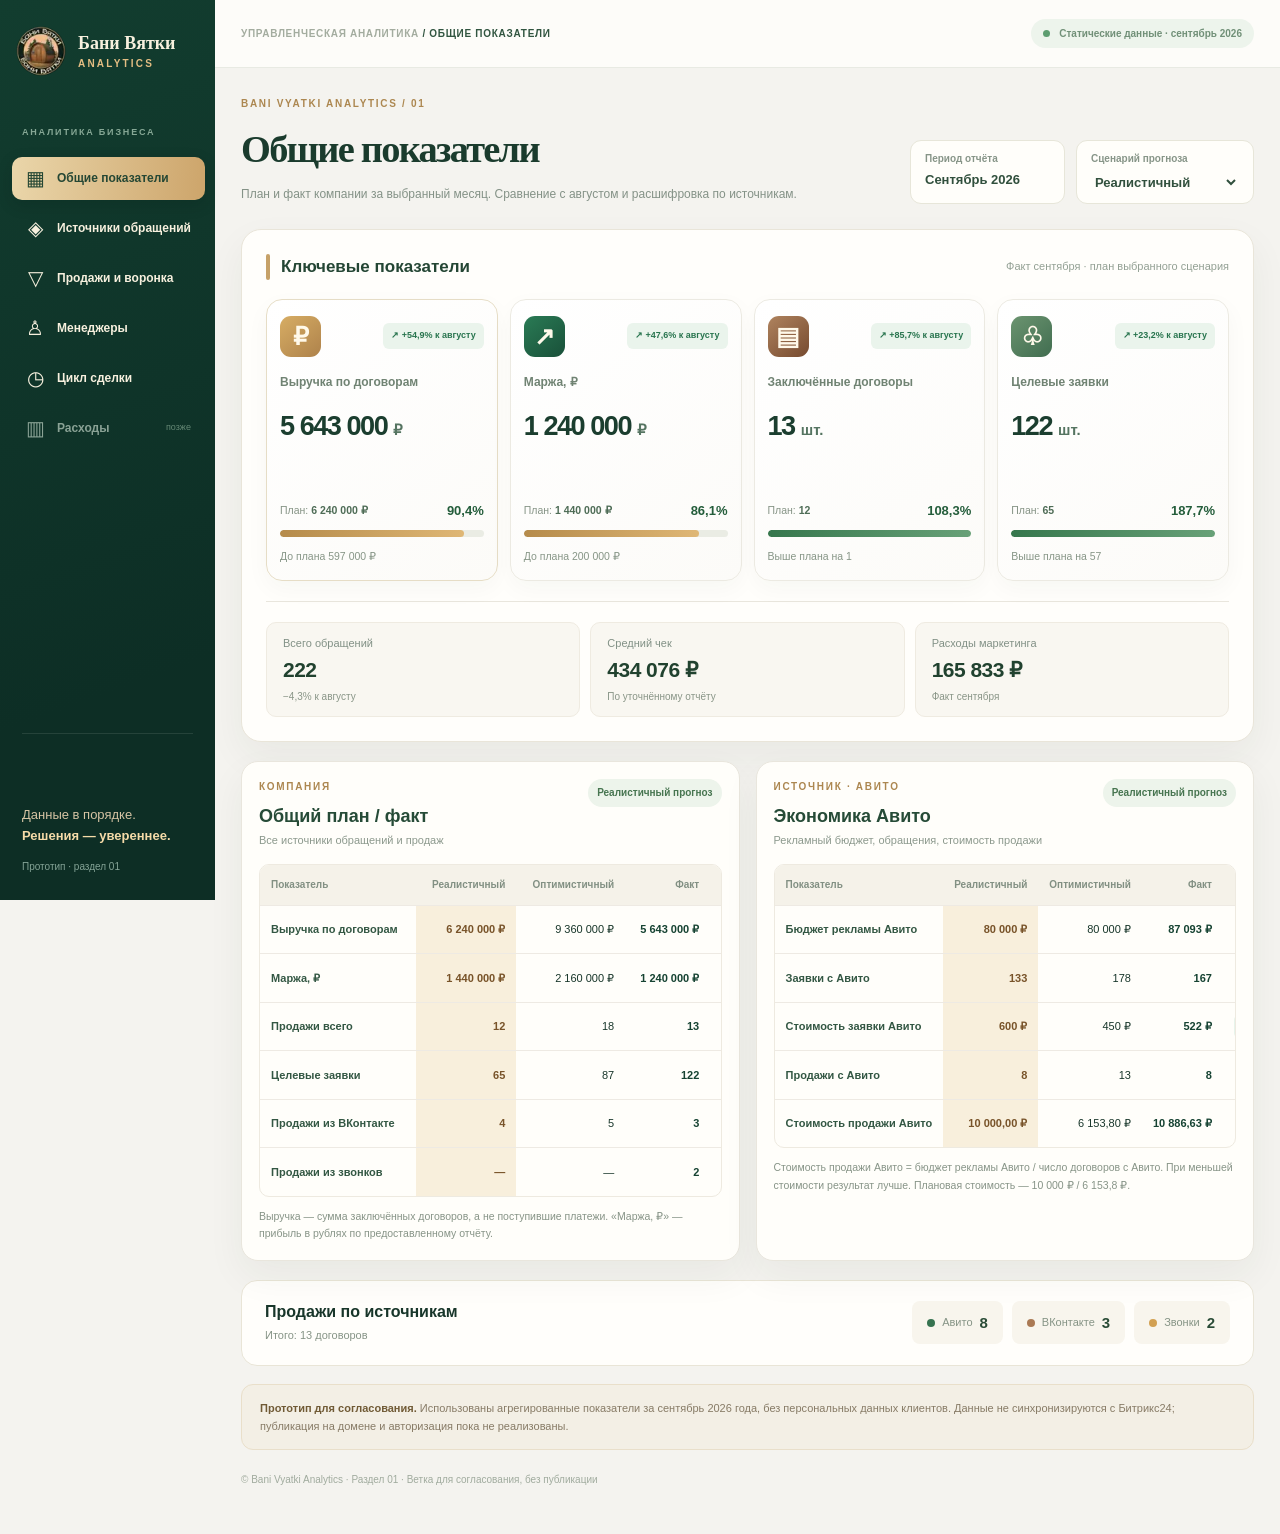
==== index.html @ 9353a008 "nav: add cycle analysis link from index.html" ====
<!doctype html>
<html lang="ru">
<head>
<meta charset="utf-8">
<meta name="viewport" content="width=device-width, initial-scale=1">
<meta name="robots" content="noindex,nofollow">
<meta name="theme-color" content="#103629">
<title>Общие показатели | Bani Vyatki Analytics</title>
<link rel="stylesheet" href="./styles.css">
<script src="./app.js" defer></script>
<link rel="icon" type="image/webp" href="./assets/logo-bani-vyatki.webp">
</head>
<body>
<div class="app-shell">
  <aside class="sidebar">
    <div class="brand">
      <span class="brand-mark"><img src="./assets/logo-bani-vyatki.webp" alt="Логотип Бани Вятки" width="52" height="52"></span>
      <span class="brand-text"><b>Бани Вятки</b><small>ANALYTICS</small></span>
    </div>
    <div class="sidebar-caption">АНАЛИТИКА БИЗНЕСА</div>
    <nav aria-label="Разделы дашборда">
      <a class="nav-link current" href="#overview"><span class="nav-icon">▦</span> Общие показатели</a>
      <a class="nav-link" href="./sources.html"><span class="nav-icon">◈</span> Источники обращений</a>
      <a class="nav-link" href="./sales.html"><span class="nav-icon">▽</span> Продажи и воронка</a>
      <a class="nav-link" href="./managers.html"><span class="nav-icon">♙</span> Менеджеры</a>
      <a class="nav-link" href="./cycle.html"><span class="nav-icon">◷</span> Цикл сделки</a>
      <span class="nav-link pending"><span class="nav-icon">▥</span> Расходы <i>позже</i></span>
    </nav>
    <div class="sidebar-bottom">Данные в порядке.<br><strong>Решения — увереннее.</strong><small>Прототип · раздел 01</small></div>
  </aside>
  <div class="workspace">
    <header class="topbar"><span>УПРАВЛЕНЧЕСКАЯ АНАЛИТИКА <b>/ ОБЩИЕ ПОКАЗАТЕЛИ</b></span><span class="demo-status"><span class="status-dot"></span> Статические данные · сентябрь 2026</span></header>
    <main id="overview">
      <section class="page-heading">
        <div><p class="eyebrow">BANI VYATKI ANALYTICS / 01</p><h1>Общие показатели</h1><p class="subtitle">План и факт компании за выбранный месяц. Сравнение с августом и расшифровка по источникам.</p></div>
        <div class="controls"><div class="month"><span>Период отчёта</span><b>Сентябрь 2026</b></div><label for="scenario">Сценарий прогноза<select id="scenario"><option value="realistic">Реалистичный</option><option value="optimistic">Оптимистичный</option></select></label></div>
      </section>
      <section class="card-section" aria-labelledby="mainKpiTitle">
        <div class="section-title"><div><span class="gold-line"></span><h2 id="mainKpiTitle">Ключевые показатели</h2></div><span class="section-hint">Факт сентября · план выбранного сценария</span></div>
        <div class="kpi-grid">
          <article class="kpi kpi-revenue">
            <div class="kpi-head"><span class="glyph gold">₽</span><span class="trend">↗ +54,9% к августу</span></div>
            <h3>Выручка по договорам</h3><div class="big-number">5 643 000 <small>₽</small></div>
            <div class="metric-meta"><span>План: <b data-plan="revenue"></b></span><strong data-pct="revenue"></strong></div>
            <div class="progress"><div class="progress-fill" data-progress="revenue"></div></div><p class="kpi-foot" data-delta="revenue"></p>
          </article>
          <article class="kpi">
            <div class="kpi-head"><span class="glyph green">↗</span><span class="trend">↗ +47,6% к августу</span></div>
            <h3>Маржа, ₽</h3><div class="big-number">1 240 000 <small>₽</small></div>
            <div class="metric-meta"><span>План: <b data-plan="margin"></b></span><strong data-pct="margin"></strong></div>
            <div class="progress"><div class="progress-fill" data-progress="margin"></div></div><p class="kpi-foot" data-delta="margin"></p>
          </article>
          <article class="kpi">
            <div class="kpi-head"><span class="glyph brown">▤</span><span class="trend">↗ +85,7% к августу</span></div>
            <h3>Заключённые договоры</h3><div class="big-number">13 <small>шт.</small></div>
            <div class="metric-meta"><span>План: <b data-plan="contracts"></b></span><strong data-pct="contracts"></strong></div>
            <div class="progress"><div class="progress-fill" data-progress="contracts"></div></div><p class="kpi-foot" data-delta="contracts"></p>
          </article>
          <article class="kpi">
            <div class="kpi-head"><span class="glyph olive">♧</span><span class="trend">↗ +23,2% к августу</span></div>
            <h3>Целевые заявки</h3><div class="big-number">122 <small>шт.</small></div>
            <div class="metric-meta"><span>План: <b data-plan="qualified"></b></span><strong data-pct="qualified"></strong></div>
            <div class="progress"><div class="progress-fill" data-progress="qualified"></div></div><p class="kpi-foot" data-delta="qualified"></p>
          </article>
        </div>
        <div class="minikpis" aria-label="Дополнительные метрики">
          <div class="mini"><span>Всего обращений</span><b>222</b><small>−4,3% к августу</small></div>
          <div class="mini"><span>Средний чек</span><b>434 076 ₽</b><small>По уточнённому отчёту</small></div>
          <div class="mini"><span>Расходы маркетинга</span><b>165 833 ₽</b><small>Факт сентября</small></div>
        </div>
      </section>
      <section class="detail-grid">
        <article class="detail-panel">
          <div class="panel-top"><div><p class="eyebrow">КОМПАНИЯ</p><h2>Общий план / факт</h2><p>Все источники обращений и продаж</p></div><span class="scenario-pill" data-scenario-label></span></div>
          <div class="table-scroll"><table><thead><tr><th scope="col">Показатель</th><th scope="col">Реалистичный</th><th scope="col">Оптимистичный</th><th scope="col">Факт</th><th scope="col">Выполнение</th></tr></thead><tbody id="company-table"></tbody></table></div>
          <p class="panel-note">Выручка — сумма заключённых договоров, а не поступившие платежи. «Маржа, ₽» — прибыль в рублях по предоставленному отчёту.</p>
        </article>
        <article class="detail-panel">
          <div class="panel-top"><div><p class="eyebrow">ИСТОЧНИК · АВИТО</p><h2>Экономика Авито</h2><p>Рекламный бюджет, обращения, стоимость продажи</p></div><span class="scenario-pill" data-scenario-label></span></div>
          <div class="table-scroll"><table><thead><tr><th scope="col">Показатель</th><th scope="col">Реалистичный</th><th scope="col">Оптимистичный</th><th scope="col">Факт</th><th scope="col">Выполнение</th></tr></thead><tbody id="avito-table"></tbody></table></div>
          <p class="panel-note">Стоимость продажи Авито = бюджет рекламы Авито / число договоров с Авито. При меньшей стоимости результат лучше. Плановая стоимость — 10 000 ₽ / 6 153,8 ₽.</p>
        </article>
      </section>
      <section class="source-summary">
        <div><h2>Продажи по источникам</h2><span>Итого: 13 договоров</span></div>
        <div class="source-pills"><span><i class="dot green-dot"></i> Авито <strong>8</strong></span><span><i class="dot brown-dot"></i> ВКонтакте <strong>3</strong></span><span><i class="dot gold-dot"></i> Звонки <strong>2</strong></span></div>
      </section>
      <div class="disclaimer"><strong>Прототип для согласования.</strong> Использованы агрегированные показатели за сентябрь 2026 года, без персональных данных клиентов. Данные не синхронизируются с Битрикс24; публикация на домене и авторизация пока не реализованы.</div>
      <footer>© Bani Vyatki Analytics · Раздел 01 · Ветка для согласования, без публикации</footer>
    </main>
  </div>
</div>
</body>
</html>
---- styles.css ----
:root{--forest:#0f352a;--forest2:#174b39;--gold:#d0ac72;--gold2:#ecd2a6;--cream:#f6f3ed;--panel:#fffefb;--ink:#18362a;--muted:#7f8e84;--border:#e9e6dd;--green:#26704b;--shadow:0 15px 38px rgba(30,57,40,.055)}
*{box-sizing:border-box}html{scroll-behavior:smooth}body{margin:0;color:var(--ink);background:#f4f3ef;font:14px/1.55 Inter,"Segoe UI",Arial,sans-serif}a{color:inherit;text-decoration:none}h1,h2,h3,p{margin-top:0}button,select{font:inherit}select{cursor:pointer}:focus-visible{outline:3px solid #d6a958;outline-offset:3px}
.app-shell{min-height:100vh;display:grid;grid-template-columns:240px minmax(0,1fr)}.sidebar{background:linear-gradient(160deg,#123d2f,#0d2e25 75%);color:#f7f0de;padding:28px 17px 25px;display:flex;flex-direction:column;min-height:100vh;position:sticky;top:0;height:100vh}
.brand{display:flex;align-items:center;gap:10px;padding:0 2px}.brand-mark{width:54px;display:inline-grid;place-items:center;flex:none}.brand-text{display:grid;line-height:1.25}.brand-text b{font-family:Georgia,serif;font-size:20px;font-weight:700;white-space:nowrap}.brand-text small{color:#e4be83;font-size:10px;font-weight:800;letter-spacing:.22em;margin-top:4px}.sidebar-caption{font-size:9px;color:#87a896;letter-spacing:.2em;margin:49px 10px 17px;font-weight:800}.sidebar nav{display:grid;gap:7px}.nav-link{display:flex;align-items:center;gap:13px;border-radius:10px;min-height:43px;padding:0 14px;font-weight:650;font-size:12px;white-space:nowrap}.nav-link.current{background:linear-gradient(95deg,#ead6aa,#cda56b);color:#254734;box-shadow:0 5px 15px #051d1730}.nav-link.pending{color:#a9beb1;opacity:.8}.nav-link i{font-size:9px;font-weight:500;margin-left:auto;color:#7b9e89;font-style:normal}.nav-icon{font-size:20px;font-weight:500;display:inline-flex;width:18px;justify-content:center}.sidebar-bottom{margin:auto 10px 0;padding-top:70px;border-top:1px solid #ffffff19;color:#d6c4a4;font-size:13px;line-height:1.65}.sidebar-bottom strong{color:#f5dba8}.sidebar-bottom small{display:block;color:#84a396;margin-top:12px;font-size:10px}
.workspace{min-width:0}.topbar{height:68px;display:flex;align-items:center;justify-content:space-between;gap:20px;padding:0 36px;border-bottom:1px solid #e8eae3;background:#fdfcf9;color:#a3ac9f;font-size:10px;letter-spacing:.07em;font-weight:750}.topbar b{color:#315540}.demo-status{letter-spacing:0;font-weight:650;color:#719078;border-radius:20px;background:#edf4ec;padding:7px 12px;white-space:nowrap}.status-dot{display:inline-block;width:7px;height:7px;border-radius:50%;background:#5d9d70;margin-right:6px}
main{max-width:1650px;margin:auto;padding:34px 36px 24px}.page-heading{display:flex;align-items:end;justify-content:space-between;gap:20px;margin-bottom:25px}.eyebrow{font-size:10px;letter-spacing:.17em;font-weight:850;color:#ac8750;margin:0 0 8px}.page-heading h1{font-family:Georgia,serif;font-size:clamp(32px,3vw,43px);letter-spacing:-.045em;margin:0 0 6px;font-weight:700;color:#1a3b2d}.subtitle{color:#849287;margin:0;max-width:700px;font-size:12px}.controls{display:flex;gap:11px;align-items:end}.month,.controls label{border:1px solid #e7e6d9;background:#fffefa;border-radius:11px;padding:10px 14px;min-height:64px;display:grid;gap:2px;min-width:155px;white-space:nowrap}.month>span,.controls label{font-size:10px;color:#879588;font-weight:600}.month b{font-size:13px;color:#31503d}.controls label select{margin-top:1px;border:0;background:transparent;color:#31503d;font-size:13px;font-weight:800;padding:0 21px 0 0;outline-offset:7px;min-width:135px}
.card-section{background:var(--panel);border:1px solid #e9e5d9;box-shadow:var(--shadow);border-radius:20px;padding:24px}.section-title{display:flex;justify-content:space-between;gap:16px;align-items:center;margin-bottom:19px}.section-title>div{display:flex;align-items:center;gap:11px}.gold-line{display:block;width:4px;height:26px;border-radius:4px;background:#c6a168}.section-title h2{font-size:17px;margin:0;color:#244634}.section-hint{color:#93a094;font-size:11px}
.kpi-grid{display:grid;grid-template-columns:repeat(4,minmax(0,1fr));gap:12px}.kpi{min-width:0;position:relative;min-height:282px;border:1px solid #eceae2;background:linear-gradient(145deg,#fff,#fcfbf8);border-radius:16px;padding:20px 18px;box-shadow:0 8px 24px rgba(34,53,35,.035);display:flex;flex-direction:column}.kpi-revenue{border-color:#e6ddc6}.kpi-head{display:flex;align-items:center;justify-content:space-between;gap:7px;margin-bottom:18px}.glyph{display:grid;place-items:center;border-radius:11px;color:#fff9ea;font-size:25px;font-weight:800;width:41px;height:41px;flex:none}.glyph.gold{background:linear-gradient(140deg,#d7ad64,#ae824b)}.glyph.green{background:linear-gradient(140deg,#2a7b55,#195039)}.glyph.brown{background:linear-gradient(140deg,#af835e,#764a2f)}.glyph.olive{background:linear-gradient(140deg,#6b9470,#416d50)}.trend{color:#29754f;background:#eaf4ec;font-size:10px;font-weight:800;padding:6px 8px;border-radius:6px;white-space:nowrap}
.kpi h3{font-size:12px;color:#708373;font-weight:800;line-height:1.3;min-height:30px;margin:0 0 4px}.big-number{font-size:clamp(25px,2.2vw,36px);font-weight:850;letter-spacing:-.055em;line-height:1.24;color:#1b3e2f;font-variant-numeric:tabular-nums;white-space:nowrap}.big-number small{font-size:.55em;letter-spacing:0;color:#557461}.metric-meta{display:flex;justify-content:space-between;gap:4px;margin-top:auto;align-items:center;font-size:10.5px;color:#869486;padding-top:28px}.metric-meta b{color:#4e6c56}.metric-meta strong{color:#245d3b;font-size:13px}.progress{height:7px;background:#eaece4;overflow:hidden;border-radius:50px;margin-top:9px}.progress-fill{height:100%;width:0;background:linear-gradient(90deg,#36774d,#68a178);border-radius:50px;transition:width .25s ease}.progress-fill.below{background:linear-gradient(90deg,#b58b4b,#dfb775)}.kpi-foot{font-size:10.5px;color:#879687;margin:11px 0 0;min-height:16px}.minikpis{border-top:1px solid var(--border);margin-top:20px;padding-top:20px;display:grid;grid-template-columns:repeat(3,minmax(0,1fr));gap:10px}.mini{border-radius:10px;background:#f9f7f1;border:1px solid #efebe1;padding:12px 16px;display:grid;gap:2px}.mini span{font-size:11px;color:#829186}.mini b{font-size:21px;color:#21422f;letter-spacing:-.025em}.mini small{font-size:10px;color:#899587}
.detail-grid{display:grid;grid-template-columns:repeat(2,minmax(0,1fr));gap:16px;margin-top:19px}.detail-panel{min-width:0;border:1px solid #e9e6dd;border-radius:17px;background:#fffefa;padding:23px;box-shadow:var(--shadow)}.panel-top{display:flex;align-items:start;justify-content:space-between;gap:9px;margin-bottom:15px}.panel-top h2{font-size:18px;margin:0 0 2px;color:#264b37}.panel-top p:last-child{font-size:11px;color:#8c998d;margin:0}.scenario-pill{color:#477550;font-size:10px;white-space:nowrap;border-radius:99px;background:#edf4eb;padding:6px 9px;font-weight:800}.table-scroll{overflow:auto;border:1px solid #eeeae0;border-radius:10px}table{border-collapse:collapse;width:100%;min-width:540px;font-size:11px}th,td{padding:12px 11px;border-bottom:1px solid #eeeae3;white-space:nowrap;text-align:right;font-variant-numeric:tabular-nums}thead th{background:#f5f2e9;color:#829083;font-size:10px;font-weight:800}tbody th{text-align:left;color:#335743;font-weight:700}thead th:first-child{text-align:left}tbody tr:last-child th,tbody tr:last-child td{border-bottom:0}tbody tr:hover{background:#fdf9ee}.cell-highlight{background:#f8efdc;color:#785329;font-weight:850}.cell-actual{font-weight:850;color:#164332}.result{display:inline-block;padding:4px 6px;border-radius:5px;font-weight:750;font-size:10px}.result.good{color:#236b45;background:#e7f4eb}.result.bad{color:#ae6742;background:#fcf0e5}.result.neutral{color:#697870;background:#f2f3ef}.panel-note{font-size:10.5px;color:#879487;line-height:1.65;margin:11px 0 0}.source-summary{margin-top:19px;padding:19px 23px;border-radius:16px;display:flex;align-items:center;justify-content:space-between;gap:20px;border:1px solid #e9e5d7;background:#fffefb}.source-summary h2{font-size:16px;margin:0}.source-summary span{font-size:11px;color:#869486}.source-pills{display:flex;gap:9px;flex-wrap:wrap}.source-pills>span{background:#f8f5ed;border-radius:8px;padding:10px 15px;display:flex;align-items:center;gap:7px}.source-pills strong{color:#294b36;font-size:15px}.dot{width:8px;height:8px;border-radius:50%;display:inline-block}.green-dot{background:#367350}.brown-dot{background:#aa7954}.gold-dot{background:#d2a052}.disclaimer{background:#f3efe5;border:1px solid #e9dfca;border-radius:12px;padding:14px 18px;color:#877b66;font-size:11px;line-height:1.65;margin-top:18px}.disclaimer strong{color:#705a35}footer{color:#a0ab9e;font-size:10px;margin:22px 0}
@media(max-width:1460px){.app-shell{grid-template-columns:215px minmax(0,1fr)}.sidebar{padding:25px 12px}.brand-text b{font-size:18px}.kpi{padding:16px 13px}.big-number{font-size:clamp(23px,2.12vw,31px)}main{padding:28px 26px 24px}.topbar{padding:0 26px}.trend{font-size:9px}.detail-panel{padding:17px}}
@media(max-width:1140px){.app-shell{grid-template-columns:70px minmax(0,1fr)}.sidebar{padding:24px 8px}.brand-mark{width:52px}.brand-text,.sidebar-caption,.nav-link i,.sidebar-bottom{display:none}.nav-link{font-size:0;justify-content:center;padding:0}.nav-icon{font-size:22px}.kpi-grid{grid-template-columns:repeat(2,minmax(0,1fr))}.kpi{min-height:247px}.big-number{font-size:34px}.detail-grid{grid-template-columns:1fr}}
@media(max-width:720px){.app-shell{display:block}.sidebar{position:static;height:auto;min-height:0;padding:8px 15px}.brand-text{display:grid}.brand-text b{font-size:17px}.sidebar nav,.sidebar-caption,.sidebar-bottom{display:none}.brand-mark,.brand-mark svg{width:43px;height:43px}.topbar{height:43px;padding:0 14px}.topbar>span:first-child{font-size:8px}.demo-status{font-size:9px;padding:4px 8px}main{padding:20px 12px}.page-heading{flex-direction:column;align-items:start}.page-heading h1{font-size:34px}.controls{width:100%;flex-wrap:wrap}.month,.controls label{flex:1;min-width:130px}.card-section{padding:15px;border-radius:15px}.section-hint{display:none}.kpi-grid{gap:9px}.kpi{min-height:250px;padding:12px 10px}.kpi h3{font-size:10px;min-height:32px}.kpi-head{gap:4px}.glyph{width:33px;height:33px;font-size:19px}.trend{font-size:8px;padding:4px}.big-number{font-size:clamp(18px,5vw,29px)}.metric-meta{font-size:9px}.minikpis{grid-template-columns:1fr}.mini{padding:10px 12px}.detail-panel{padding:14px}.source-summary{align-items:start;flex-direction:column;padding:15px}.panel-top{flex-direction:column}.source-pills>span{padding:8px 10px}}
@media(max-width:390px){.kpi-grid{grid-template-columns:1fr}.kpi{min-height:230px}.big-number{font-size:34px}.trend{font-size:10px}}
@media(prefers-reduced-motion:reduce){*{scroll-behavior:auto!important;transition:none!important}}
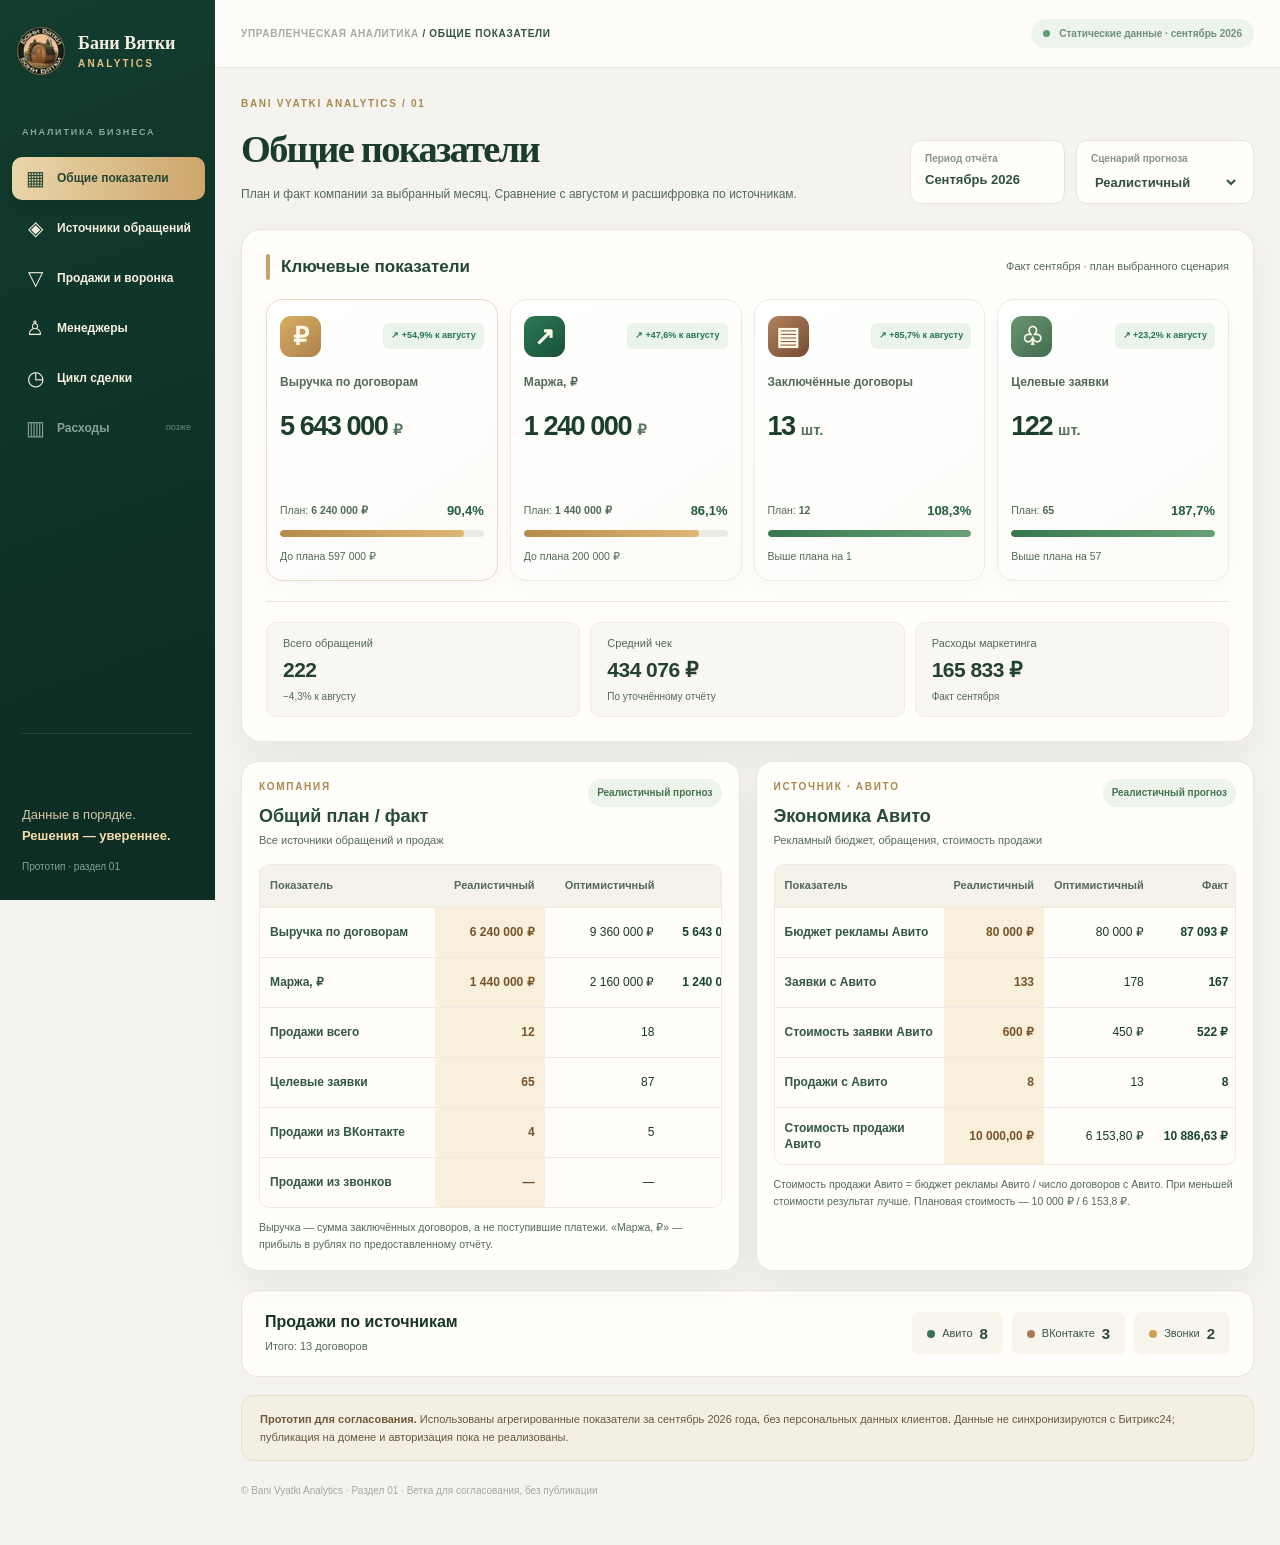
==== commit d79ace3c: "feat(overview): add accessible plan tables and mobile card containers" ====
--- a/index.html
+++ b/index.html
@@ -6,9 +6,13 @@
 <meta name="robots" content="noindex,nofollow">
 <meta name="theme-color" content="#103629">
 <title>Общие показатели | Bani Vyatki Analytics</title>
+<link rel="stylesheet" href="./design-system.css">
 <link rel="stylesheet" href="./styles.css">
+<link rel="stylesheet" href="./navigation.css">
+<link rel="stylesheet" href="./overview.css">
 <script src="./app.js" defer></script>
 <link rel="icon" type="image/webp" href="./assets/logo-bani-vyatki.webp">
+<script src="./navigation.js" defer></script>
 </head>
 <body>
 <div class="app-shell">
@@ -16,15 +20,20 @@
     <div class="brand">
       <span class="brand-mark"><img src="./assets/logo-bani-vyatki.webp" alt="Логотип Бани Вятки" width="52" height="52"></span>
       <span class="brand-text"><b>Бани Вятки</b><small>ANALYTICS</small></span>
+    
+      <button class="bv-menu-toggle" type="button" aria-controls="bv-primary-nav" aria-expanded="false" aria-label="Открыть меню разделов">
+        <span class="bv-menu-bars" aria-hidden="true"><span></span><span></span><span></span></span>
+        <span class="bv-menu-toggle-text" aria-hidden="true">Меню</span>
+      </button>
     </div>
     <div class="sidebar-caption">АНАЛИТИКА БИЗНЕСА</div>
-    <nav aria-label="Разделы дашборда">
-      <a class="nav-link current" href="#overview"><span class="nav-icon">▦</span> Общие показатели</a>
-      <a class="nav-link" href="./sources.html"><span class="nav-icon">◈</span> Источники обращений</a>
-      <a class="nav-link" href="./sales.html"><span class="nav-icon">▽</span> Продажи и воронка</a>
-      <a class="nav-link" href="./managers.html"><span class="nav-icon">♙</span> Менеджеры</a>
-      <a class="nav-link" href="./cycle.html"><span class="nav-icon">◷</span> Цикл сделки</a>
-      <span class="nav-link pending"><span class="nav-icon">▥</span> Расходы <i>позже</i></span>
+    <nav id="bv-primary-nav" aria-label="Разделы дашборда">
+      <a class="nav-link current" href="#overview" aria-current="page" aria-label="Общие показатели" data-bv-label="Общие показатели"><span class="nav-icon" aria-hidden="true">▦</span><span class="bv-nav-label">Общие показатели</span></a>
+      <a class="nav-link" href="./sources.html" aria-label="Источники обращений" data-bv-label="Источники обращений"><span class="nav-icon" aria-hidden="true">◈</span><span class="bv-nav-label">Источники обращений</span></a>
+      <a class="nav-link" href="./sales.html" aria-label="Продажи и воронка" data-bv-label="Продажи и воронка"><span class="nav-icon" aria-hidden="true">▽</span><span class="bv-nav-label">Продажи и воронка</span></a>
+      <a class="nav-link" href="./managers.html" aria-label="Менеджеры" data-bv-label="Менеджеры"><span class="nav-icon" aria-hidden="true">♙</span><span class="bv-nav-label">Менеджеры</span></a>
+      <a class="nav-link" href="./cycle.html" aria-label="Цикл сделки" data-bv-label="Цикл сделки"><span class="nav-icon" aria-hidden="true">◷</span><span class="bv-nav-label">Цикл сделки</span></a>
+      <span class="nav-link pending" data-bv-label="Расходы · позже" aria-label="Раздел «Расходы» пока не готов"><span class="nav-icon" aria-hidden="true">▥</span><span class="bv-nav-label">Расходы</span> <i>позже</i></span>
     </nav>
     <div class="sidebar-bottom">Данные в порядке.<br><strong>Решения — увереннее.</strong><small>Прототип · раздел 01</small></div>
   </aside>
@@ -72,12 +81,16 @@
       <section class="detail-grid">
         <article class="detail-panel">
           <div class="panel-top"><div><p class="eyebrow">КОМПАНИЯ</p><h2>Общий план / факт</h2><p>Все источники обращений и продаж</p></div><span class="scenario-pill" data-scenario-label></span></div>
-          <div class="table-scroll"><table><thead><tr><th scope="col">Показатель</th><th scope="col">Реалистичный</th><th scope="col">Оптимистичный</th><th scope="col">Факт</th><th scope="col">Выполнение</th></tr></thead><tbody id="company-table"></tbody></table></div>
+          <div class="table-scroll" role="region" aria-label="Таблица общего плана и факта компании" tabindex="0"><table><thead><tr><th scope="col">Показатель</th><th scope="col">Реалистичный</th><th scope="col">Оптимистичный</th><th scope="col">Факт</th><th scope="col">Выполнение</th></tr></thead><tbody id="company-table"></tbody></table></div>
+          <p class="table-scroll-hint" aria-hidden="true">Горизонтальная прокрутка таблицы для просмотра всех столбцов</p>
+          <div class="plan-card-list" id="company-cards" aria-label="Таблица общего плана и факта компании — мобильная версия"></div>
           <p class="panel-note">Выручка — сумма заключённых договоров, а не поступившие платежи. «Маржа, ₽» — прибыль в рублях по предоставленному отчёту.</p>
         </article>
         <article class="detail-panel">
           <div class="panel-top"><div><p class="eyebrow">ИСТОЧНИК · АВИТО</p><h2>Экономика Авито</h2><p>Рекламный бюджет, обращения, стоимость продажи</p></div><span class="scenario-pill" data-scenario-label></span></div>
-          <div class="table-scroll"><table><thead><tr><th scope="col">Показатель</th><th scope="col">Реалистичный</th><th scope="col">Оптимистичный</th><th scope="col">Факт</th><th scope="col">Выполнение</th></tr></thead><tbody id="avito-table"></tbody></table></div>
+          <div class="table-scroll" role="region" aria-label="Таблица плана и факта Авито" tabindex="0"><table><thead><tr><th scope="col">Показатель</th><th scope="col">Реалистичный</th><th scope="col">Оптимистичный</th><th scope="col">Факт</th><th scope="col">Выполнение</th></tr></thead><tbody id="avito-table"></tbody></table></div>
+          <p class="table-scroll-hint" aria-hidden="true">Горизонтальная прокрутка таблицы для просмотра всех столбцов</p>
+          <div class="plan-card-list" id="avito-cards" aria-label="Таблица плана и факта Авито — мобильная версия"></div>
           <p class="panel-note">Стоимость продажи Авито = бюджет рекламы Авито / число договоров с Авито. При меньшей стоимости результат лучше. Плановая стоимость — 10 000 ₽ / 6 153,8 ₽.</p>
         </article>
       </section>
--- a/design-system.css
+++ b/design-system.css
@@ -0,0 +1,130 @@
+/*
+ * Bani Vyatki Analytics · Design System v0.1 · Iteration 01
+ *
+ * Basis: NeuroLab Web R01 (composition), R02 (design tokens),
+ * R03 (action semantics), R12 (focus and motion); Q4-05–Q4-12.
+ *
+ * This layer is loaded BEFORE styles.css and any page-specific stylesheet.
+ * It introduces a single semantic token source, not a new visual theme.
+ * Existing desktop appearance is intentionally preserved by legacy aliases.
+ *
+ * Breakpoint contract (CSS custom properties cannot be used in @media):
+ *   Wide            : > 1460px
+ *   Compact desktop : 1141–1460px
+ *   Tablet / rail   : 721–1140px
+ *   Mobile shell    : <= 720px
+ *   Narrow mobile   : <= 390px
+ *
+ * Individual complex charts/tables retain their current content-specific
+ * breakpoints until iterations 03–07. The mobile navigation is iteration 02.
+ */
+:root {
+  color-scheme: light;
+
+  /* Semantic brand and surfaces (do not use decorative gold as body text). */
+  --bv-color-forest: #0f352a;
+  --bv-color-forest-light: #174b39;
+  --bv-color-forest-sidebar-top: #123d2f;
+  --bv-color-forest-sidebar-bottom: #0d2e25;
+  --bv-color-sidebar-ink: #f7f0de;
+  --bv-color-page: #f4f3ef;
+  --bv-color-surface: #fffefb;
+  --bv-color-surface-bright: #fffefa;
+  --bv-color-warm-cream: #f6f3ed;
+  --bv-color-ink: #18362a;
+  --bv-color-secondary-ink: #536a59;
+  --bv-color-legacy-muted: #7f8e84;
+  --bv-color-border: #e9e6dd;
+  --bv-color-gold-decorative: #d0ac72;
+  --bv-color-gold-light: #ecd2a6;
+  --bv-color-gold-nav-start: #ead6aa;
+  --bv-color-gold-nav-end: #cda56b;
+  --bv-color-success: #26704b;
+  --bv-color-focus: #d6a958;
+
+  /* Brand typography. Small-data labels are audited per page later. */
+  --bv-font-body: Inter, "Segoe UI", Arial, sans-serif;
+  --bv-font-heading: Georgia, serif;
+  --bv-font-size-body: 14px;
+  --bv-font-size-secondary: 12px;
+  --bv-font-size-label: 12px;
+  --bv-font-size-heading: clamp(32px, 3vw, 43px);
+  --bv-line-height-body: 1.55;
+
+  /* Rhythm and geometry. Desktop sizes preserve the approved layout. */
+  --bv-space-1: 4px;
+  --bv-space-2: 8px;
+  --bv-space-3: 12px;
+  --bv-space-4: 16px;
+  --bv-space-5: 20px;
+  --bv-space-6: 24px;
+  --bv-space-8: 32px;
+  --bv-space-9: 36px;
+  --bv-space-12: 48px;
+  --bv-layout-max-width: 1650px;
+  --bv-sidebar-width: 240px;
+  --bv-sidebar-width-compact: 215px;
+  --bv-sidebar-width-rail: 70px;
+  --bv-gutter-desktop: 36px;
+  --bv-gutter-compact: 26px;
+  --bv-gutter-mobile: 12px;
+  --bv-header-gutter-mobile: 14px;
+  --bv-radius-control: 10px;
+  --bv-radius-card: 16px;
+  --bv-radius-panel: 17px;
+  --bv-shadow-panel: 0 15px 38px rgba(30, 57, 40, .055);
+  --bv-focus-outline-width: 3px;
+  --bv-control-target-min: 44px;
+
+  /* Compatibility aliases for existing CSS; remove only after modules migrate. */
+  --forest: var(--bv-color-forest);
+  --forest2: var(--bv-color-forest-light);
+  --gold: var(--bv-color-gold-decorative);
+  --gold2: var(--bv-color-gold-light);
+  --cream: var(--bv-color-warm-cream);
+  --panel: var(--bv-color-surface);
+  --ink: var(--bv-color-ink);
+  --muted: var(--bv-color-legacy-muted);
+  --border: var(--bv-color-border);
+  --green: var(--bv-color-success);
+  --shadow: var(--bv-shadow-panel);
+}
+
+/* Non-destructive baseline for responsive media and consistent sizing. */
+*, *::before, *::after { box-sizing: border-box; }
+img { max-width: 100%; } /* SVG charts retain their own viewBox/scroll sizing. */
+.brand-mark img { width: 52px; height: 52px; object-fit: contain; }
+
+/* Common opt-in primitives for the next iterations (not forced on old UI). */
+.bv-visually-hidden {
+  position: absolute !important;
+  width: 1px !important;
+  height: 1px !important;
+  padding: 0 !important;
+  margin: -1px !important;
+  overflow: hidden !important;
+  clip: rect(0, 0, 0, 0) !important;
+  white-space: nowrap !important;
+  border: 0 !important;
+}
+.bv-scroll-region {
+  max-width: 100%;
+  min-width: 0;
+  overflow-x: auto;
+  overscroll-behavior-inline: contain;
+  -webkit-overflow-scrolling: touch;
+}
+.bv-truncate { overflow: hidden; text-overflow: ellipsis; white-space: nowrap; }
+.bv-wrap-anywhere { overflow-wrap: anywhere; }
+.bv-num { font-variant-numeric: tabular-nums; }
+.bv-focusable:focus-visible {
+  outline: var(--bv-focus-outline-width) solid var(--bv-color-focus);
+  outline-offset: 3px;
+}
+
+/* The default applies only to opting-in links/buttons, avoiding UI regressions. */
+.bv-touch-target { min-width: var(--bv-control-target-min); min-height: var(--bv-control-target-min); }
+
+@media (prefers-reduced-motion: reduce) {
+  .bv-motion { animation-duration: .01ms !important; transition-duration: .01ms !important; }
+}
--- a/styles.css
+++ b/styles.css
@@ -1,15 +1,15 @@
-:root{--forest:#0f352a;--forest2:#174b39;--gold:#d0ac72;--gold2:#ecd2a6;--cream:#f6f3ed;--panel:#fffefb;--ink:#18362a;--muted:#7f8e84;--border:#e9e6dd;--green:#26704b;--shadow:0 15px 38px rgba(30,57,40,.055)}
-*{box-sizing:border-box}html{scroll-behavior:smooth}body{margin:0;color:var(--ink);background:#f4f3ef;font:14px/1.55 Inter,"Segoe UI",Arial,sans-serif}a{color:inherit;text-decoration:none}h1,h2,h3,p{margin-top:0}button,select{font:inherit}select{cursor:pointer}:focus-visible{outline:3px solid #d6a958;outline-offset:3px}
-.app-shell{min-height:100vh;display:grid;grid-template-columns:240px minmax(0,1fr)}.sidebar{background:linear-gradient(160deg,#123d2f,#0d2e25 75%);color:#f7f0de;padding:28px 17px 25px;display:flex;flex-direction:column;min-height:100vh;position:sticky;top:0;height:100vh}
-.brand{display:flex;align-items:center;gap:10px;padding:0 2px}.brand-mark{width:54px;display:inline-grid;place-items:center;flex:none}.brand-text{display:grid;line-height:1.25}.brand-text b{font-family:Georgia,serif;font-size:20px;font-weight:700;white-space:nowrap}.brand-text small{color:#e4be83;font-size:10px;font-weight:800;letter-spacing:.22em;margin-top:4px}.sidebar-caption{font-size:9px;color:#87a896;letter-spacing:.2em;margin:49px 10px 17px;font-weight:800}.sidebar nav{display:grid;gap:7px}.nav-link{display:flex;align-items:center;gap:13px;border-radius:10px;min-height:43px;padding:0 14px;font-weight:650;font-size:12px;white-space:nowrap}.nav-link.current{background:linear-gradient(95deg,#ead6aa,#cda56b);color:#254734;box-shadow:0 5px 15px #051d1730}.nav-link.pending{color:#a9beb1;opacity:.8}.nav-link i{font-size:9px;font-weight:500;margin-left:auto;color:#7b9e89;font-style:normal}.nav-icon{font-size:20px;font-weight:500;display:inline-flex;width:18px;justify-content:center}.sidebar-bottom{margin:auto 10px 0;padding-top:70px;border-top:1px solid #ffffff19;color:#d6c4a4;font-size:13px;line-height:1.65}.sidebar-bottom strong{color:#f5dba8}.sidebar-bottom small{display:block;color:#84a396;margin-top:12px;font-size:10px}
-.workspace{min-width:0}.topbar{height:68px;display:flex;align-items:center;justify-content:space-between;gap:20px;padding:0 36px;border-bottom:1px solid #e8eae3;background:#fdfcf9;color:#a3ac9f;font-size:10px;letter-spacing:.07em;font-weight:750}.topbar b{color:#315540}.demo-status{letter-spacing:0;font-weight:650;color:#719078;border-radius:20px;background:#edf4ec;padding:7px 12px;white-space:nowrap}.status-dot{display:inline-block;width:7px;height:7px;border-radius:50%;background:#5d9d70;margin-right:6px}
-main{max-width:1650px;margin:auto;padding:34px 36px 24px}.page-heading{display:flex;align-items:end;justify-content:space-between;gap:20px;margin-bottom:25px}.eyebrow{font-size:10px;letter-spacing:.17em;font-weight:850;color:#ac8750;margin:0 0 8px}.page-heading h1{font-family:Georgia,serif;font-size:clamp(32px,3vw,43px);letter-spacing:-.045em;margin:0 0 6px;font-weight:700;color:#1a3b2d}.subtitle{color:#849287;margin:0;max-width:700px;font-size:12px}.controls{display:flex;gap:11px;align-items:end}.month,.controls label{border:1px solid #e7e6d9;background:#fffefa;border-radius:11px;padding:10px 14px;min-height:64px;display:grid;gap:2px;min-width:155px;white-space:nowrap}.month>span,.controls label{font-size:10px;color:#879588;font-weight:600}.month b{font-size:13px;color:#31503d}.controls label select{margin-top:1px;border:0;background:transparent;color:#31503d;font-size:13px;font-weight:800;padding:0 21px 0 0;outline-offset:7px;min-width:135px}
+/* Shared tokens and compatibility aliases live in design-system.css. */
+*{box-sizing:border-box}html{scroll-behavior:smooth}body{margin:0;color:var(--bv-color-ink);background:var(--bv-color-page);font:var(--bv-font-size-body)/var(--bv-line-height-body) var(--bv-font-body)}a{color:inherit;text-decoration:none}h1,h2,h3,p{margin-top:0}button,select{font:inherit}select{cursor:pointer}:focus-visible{outline:var(--bv-focus-outline-width) solid var(--bv-color-focus);outline-offset:3px}
+.app-shell{min-height:100vh;display:grid;grid-template-columns:var(--bv-sidebar-width) minmax(0,1fr)}.sidebar{background:linear-gradient(160deg,var(--bv-color-forest-sidebar-top),var(--bv-color-forest-sidebar-bottom) 75%);color:var(--bv-color-sidebar-ink);padding:28px 17px 25px;display:flex;flex-direction:column;min-height:100vh;position:sticky;top:0;height:100vh}
+.brand{display:flex;align-items:center;gap:10px;padding:0 2px}.brand-mark{width:54px;display:inline-grid;place-items:center;flex:none}.brand-text{display:grid;line-height:1.25}.brand-text b{font-family:var(--bv-font-heading);font-size:20px;font-weight:700;white-space:nowrap}.brand-text small{color:#e4be83;font-size:10px;font-weight:800;letter-spacing:.22em;margin-top:4px}.sidebar-caption{font-size:9px;color:#87a896;letter-spacing:.2em;margin:49px 10px 17px;font-weight:800}.sidebar nav{display:grid;gap:7px}.nav-link{display:flex;align-items:center;gap:13px;border-radius:10px;min-height:43px;padding:0 14px;font-weight:650;font-size:12px;white-space:nowrap}.nav-link.current{background:linear-gradient(95deg,var(--bv-color-gold-nav-start),var(--bv-color-gold-nav-end));color:#254734;box-shadow:0 5px 15px #051d1730}.nav-link.pending{color:#a9beb1;opacity:.8}.nav-link i{font-size:9px;font-weight:500;margin-left:auto;color:#7b9e89;font-style:normal}.nav-icon{font-size:20px;font-weight:500;display:inline-flex;width:18px;justify-content:center}.sidebar-bottom{margin:auto 10px 0;padding-top:70px;border-top:1px solid #ffffff19;color:#d6c4a4;font-size:13px;line-height:1.65}.sidebar-bottom strong{color:#f5dba8}.sidebar-bottom small{display:block;color:#84a396;margin-top:12px;font-size:10px}
+.workspace{min-width:0}.topbar{height:68px;display:flex;align-items:center;justify-content:space-between;gap:20px;padding:0 var(--bv-gutter-desktop);border-bottom:1px solid #e8eae3;background:#fdfcf9;color:#a3ac9f;font-size:10px;letter-spacing:.07em;font-weight:750}.topbar b{color:#315540}.demo-status{letter-spacing:0;font-weight:650;color:#719078;border-radius:20px;background:#edf4ec;padding:7px 12px;white-space:nowrap}.status-dot{display:inline-block;width:7px;height:7px;border-radius:50%;background:#5d9d70;margin-right:6px}
+main{max-width:var(--bv-layout-max-width);margin:auto;padding:34px var(--bv-gutter-desktop) 24px}.page-heading{display:flex;align-items:end;justify-content:space-between;gap:20px;margin-bottom:25px}.eyebrow{font-size:10px;letter-spacing:.17em;font-weight:850;color:#ac8750;margin:0 0 8px}.page-heading h1{font-family:var(--bv-font-heading);font-size:clamp(32px,3vw,43px);letter-spacing:-.045em;margin:0 0 6px;font-weight:700;color:#1a3b2d}.subtitle{color:#849287;margin:0;max-width:700px;font-size:12px}.controls{display:flex;gap:11px;align-items:end}.month,.controls label{border:1px solid #e7e6d9;background:#fffefa;border-radius:11px;padding:10px 14px;min-height:64px;display:grid;gap:2px;min-width:155px;white-space:nowrap}.month>span,.controls label{font-size:10px;color:#879588;font-weight:600}.month b{font-size:13px;color:#31503d}.controls label select{margin-top:1px;border:0;background:transparent;color:#31503d;font-size:13px;font-weight:800;padding:0 21px 0 0;outline-offset:7px;min-width:135px}
 .card-section{background:var(--panel);border:1px solid #e9e5d9;box-shadow:var(--shadow);border-radius:20px;padding:24px}.section-title{display:flex;justify-content:space-between;gap:16px;align-items:center;margin-bottom:19px}.section-title>div{display:flex;align-items:center;gap:11px}.gold-line{display:block;width:4px;height:26px;border-radius:4px;background:#c6a168}.section-title h2{font-size:17px;margin:0;color:#244634}.section-hint{color:#93a094;font-size:11px}
 .kpi-grid{display:grid;grid-template-columns:repeat(4,minmax(0,1fr));gap:12px}.kpi{min-width:0;position:relative;min-height:282px;border:1px solid #eceae2;background:linear-gradient(145deg,#fff,#fcfbf8);border-radius:16px;padding:20px 18px;box-shadow:0 8px 24px rgba(34,53,35,.035);display:flex;flex-direction:column}.kpi-revenue{border-color:#e6ddc6}.kpi-head{display:flex;align-items:center;justify-content:space-between;gap:7px;margin-bottom:18px}.glyph{display:grid;place-items:center;border-radius:11px;color:#fff9ea;font-size:25px;font-weight:800;width:41px;height:41px;flex:none}.glyph.gold{background:linear-gradient(140deg,#d7ad64,#ae824b)}.glyph.green{background:linear-gradient(140deg,#2a7b55,#195039)}.glyph.brown{background:linear-gradient(140deg,#af835e,#764a2f)}.glyph.olive{background:linear-gradient(140deg,#6b9470,#416d50)}.trend{color:#29754f;background:#eaf4ec;font-size:10px;font-weight:800;padding:6px 8px;border-radius:6px;white-space:nowrap}
 .kpi h3{font-size:12px;color:#708373;font-weight:800;line-height:1.3;min-height:30px;margin:0 0 4px}.big-number{font-size:clamp(25px,2.2vw,36px);font-weight:850;letter-spacing:-.055em;line-height:1.24;color:#1b3e2f;font-variant-numeric:tabular-nums;white-space:nowrap}.big-number small{font-size:.55em;letter-spacing:0;color:#557461}.metric-meta{display:flex;justify-content:space-between;gap:4px;margin-top:auto;align-items:center;font-size:10.5px;color:#869486;padding-top:28px}.metric-meta b{color:#4e6c56}.metric-meta strong{color:#245d3b;font-size:13px}.progress{height:7px;background:#eaece4;overflow:hidden;border-radius:50px;margin-top:9px}.progress-fill{height:100%;width:0;background:linear-gradient(90deg,#36774d,#68a178);border-radius:50px;transition:width .25s ease}.progress-fill.below{background:linear-gradient(90deg,#b58b4b,#dfb775)}.kpi-foot{font-size:10.5px;color:#879687;margin:11px 0 0;min-height:16px}.minikpis{border-top:1px solid var(--border);margin-top:20px;padding-top:20px;display:grid;grid-template-columns:repeat(3,minmax(0,1fr));gap:10px}.mini{border-radius:10px;background:#f9f7f1;border:1px solid #efebe1;padding:12px 16px;display:grid;gap:2px}.mini span{font-size:11px;color:#829186}.mini b{font-size:21px;color:#21422f;letter-spacing:-.025em}.mini small{font-size:10px;color:#899587}
 .detail-grid{display:grid;grid-template-columns:repeat(2,minmax(0,1fr));gap:16px;margin-top:19px}.detail-panel{min-width:0;border:1px solid #e9e6dd;border-radius:17px;background:#fffefa;padding:23px;box-shadow:var(--shadow)}.panel-top{display:flex;align-items:start;justify-content:space-between;gap:9px;margin-bottom:15px}.panel-top h2{font-size:18px;margin:0 0 2px;color:#264b37}.panel-top p:last-child{font-size:11px;color:#8c998d;margin:0}.scenario-pill{color:#477550;font-size:10px;white-space:nowrap;border-radius:99px;background:#edf4eb;padding:6px 9px;font-weight:800}.table-scroll{overflow:auto;border:1px solid #eeeae0;border-radius:10px}table{border-collapse:collapse;width:100%;min-width:540px;font-size:11px}th,td{padding:12px 11px;border-bottom:1px solid #eeeae3;white-space:nowrap;text-align:right;font-variant-numeric:tabular-nums}thead th{background:#f5f2e9;color:#829083;font-size:10px;font-weight:800}tbody th{text-align:left;color:#335743;font-weight:700}thead th:first-child{text-align:left}tbody tr:last-child th,tbody tr:last-child td{border-bottom:0}tbody tr:hover{background:#fdf9ee}.cell-highlight{background:#f8efdc;color:#785329;font-weight:850}.cell-actual{font-weight:850;color:#164332}.result{display:inline-block;padding:4px 6px;border-radius:5px;font-weight:750;font-size:10px}.result.good{color:#236b45;background:#e7f4eb}.result.bad{color:#ae6742;background:#fcf0e5}.result.neutral{color:#697870;background:#f2f3ef}.panel-note{font-size:10.5px;color:#879487;line-height:1.65;margin:11px 0 0}.source-summary{margin-top:19px;padding:19px 23px;border-radius:16px;display:flex;align-items:center;justify-content:space-between;gap:20px;border:1px solid #e9e5d7;background:#fffefb}.source-summary h2{font-size:16px;margin:0}.source-summary span{font-size:11px;color:#869486}.source-pills{display:flex;gap:9px;flex-wrap:wrap}.source-pills>span{background:#f8f5ed;border-radius:8px;padding:10px 15px;display:flex;align-items:center;gap:7px}.source-pills strong{color:#294b36;font-size:15px}.dot{width:8px;height:8px;border-radius:50%;display:inline-block}.green-dot{background:#367350}.brown-dot{background:#aa7954}.gold-dot{background:#d2a052}.disclaimer{background:#f3efe5;border:1px solid #e9dfca;border-radius:12px;padding:14px 18px;color:#877b66;font-size:11px;line-height:1.65;margin-top:18px}.disclaimer strong{color:#705a35}footer{color:#a0ab9e;font-size:10px;margin:22px 0}
-@media(max-width:1460px){.app-shell{grid-template-columns:215px minmax(0,1fr)}.sidebar{padding:25px 12px}.brand-text b{font-size:18px}.kpi{padding:16px 13px}.big-number{font-size:clamp(23px,2.12vw,31px)}main{padding:28px 26px 24px}.topbar{padding:0 26px}.trend{font-size:9px}.detail-panel{padding:17px}}
-@media(max-width:1140px){.app-shell{grid-template-columns:70px minmax(0,1fr)}.sidebar{padding:24px 8px}.brand-mark{width:52px}.brand-text,.sidebar-caption,.nav-link i,.sidebar-bottom{display:none}.nav-link{font-size:0;justify-content:center;padding:0}.nav-icon{font-size:22px}.kpi-grid{grid-template-columns:repeat(2,minmax(0,1fr))}.kpi{min-height:247px}.big-number{font-size:34px}.detail-grid{grid-template-columns:1fr}}
-@media(max-width:720px){.app-shell{display:block}.sidebar{position:static;height:auto;min-height:0;padding:8px 15px}.brand-text{display:grid}.brand-text b{font-size:17px}.sidebar nav,.sidebar-caption,.sidebar-bottom{display:none}.brand-mark,.brand-mark svg{width:43px;height:43px}.topbar{height:43px;padding:0 14px}.topbar>span:first-child{font-size:8px}.demo-status{font-size:9px;padding:4px 8px}main{padding:20px 12px}.page-heading{flex-direction:column;align-items:start}.page-heading h1{font-size:34px}.controls{width:100%;flex-wrap:wrap}.month,.controls label{flex:1;min-width:130px}.card-section{padding:15px;border-radius:15px}.section-hint{display:none}.kpi-grid{gap:9px}.kpi{min-height:250px;padding:12px 10px}.kpi h3{font-size:10px;min-height:32px}.kpi-head{gap:4px}.glyph{width:33px;height:33px;font-size:19px}.trend{font-size:8px;padding:4px}.big-number{font-size:clamp(18px,5vw,29px)}.metric-meta{font-size:9px}.minikpis{grid-template-columns:1fr}.mini{padding:10px 12px}.detail-panel{padding:14px}.source-summary{align-items:start;flex-direction:column;padding:15px}.panel-top{flex-direction:column}.source-pills>span{padding:8px 10px}}
+@media(max-width:1460px){.app-shell{grid-template-columns:var(--bv-sidebar-width-compact) minmax(0,1fr)}.sidebar{padding:25px 12px}.brand-text b{font-size:18px}.kpi{padding:16px 13px}.big-number{font-size:clamp(23px,2.12vw,31px)}main{padding:28px var(--bv-gutter-compact) 24px}.topbar{padding:0 var(--bv-gutter-compact)}.trend{font-size:9px}.detail-panel{padding:17px}}
+@media(max-width:1140px){.app-shell{grid-template-columns:var(--bv-sidebar-width-rail) minmax(0,1fr)}.sidebar{padding:24px 8px}.brand-mark{width:52px}.brand-text,.sidebar-caption,.nav-link i,.sidebar-bottom{display:none}.nav-link{font-size:0;justify-content:center;padding:0}.nav-icon{font-size:22px}.kpi-grid{grid-template-columns:repeat(2,minmax(0,1fr))}.kpi{min-height:247px}.big-number{font-size:34px}.detail-grid{grid-template-columns:1fr}}
+@media(max-width:720px){.app-shell{display:block}.sidebar{position:static;height:auto;min-height:0;padding:8px 15px}.brand-text{display:grid}.brand-text b{font-size:17px}.sidebar nav,.sidebar-caption,.sidebar-bottom{display:none}.brand-mark,.brand-mark svg{width:43px;height:43px}.topbar{height:43px;padding:0 var(--bv-header-gutter-mobile)}.topbar>span:first-child{font-size:8px}.demo-status{font-size:9px;padding:4px 8px}main{padding:20px var(--bv-gutter-mobile)}.page-heading{flex-direction:column;align-items:start}.page-heading h1{font-size:34px}.controls{width:100%;flex-wrap:wrap}.month,.controls label{flex:1;min-width:130px}.card-section{padding:15px;border-radius:15px}.section-hint{display:none}.kpi-grid{gap:9px}.kpi{min-height:250px;padding:12px 10px}.kpi h3{font-size:10px;min-height:32px}.kpi-head{gap:4px}.glyph{width:33px;height:33px;font-size:19px}.trend{font-size:8px;padding:4px}.big-number{font-size:clamp(18px,5vw,29px)}.metric-meta{font-size:9px}.minikpis{grid-template-columns:1fr}.mini{padding:10px 12px}.detail-panel{padding:14px}.source-summary{align-items:start;flex-direction:column;padding:15px}.panel-top{flex-direction:column}.source-pills>span{padding:8px 10px}}
 @media(max-width:390px){.kpi-grid{grid-template-columns:1fr}.kpi{min-height:230px}.big-number{font-size:34px}.trend{font-size:10px}}
 @media(prefers-reduced-motion:reduce){*{scroll-behavior:auto!important;transition:none!important}}
--- a/navigation.css
+++ b/navigation.css
@@ -0,0 +1,226 @@
+/*
+ * Bani Vyatki Analytics — adaptive shared navigation / iteration 02.
+ * Loaded AFTER styles.css and each page stylesheet to make the same
+ * sidebar/header behavior apply across all five pages.
+ *
+ * NeuroLab: R01/R02/R03/R12, Q4-06/Q4-07/Q4-09.
+ *
+ * Progressive enhancement: without JavaScript mobile navigation remains
+ * expanded and usable. Only .bv-nav-ready collapses it.
+ */
+.bv-menu-toggle {
+  display: none;
+}
+.sidebar .bv-nav-label {
+  min-width: 0;
+}
+.sidebar .nav-link .nav-icon {
+  flex: none;
+}
+.sidebar .nav-link[href]:focus-visible,
+.bv-menu-toggle:focus-visible {
+  outline: var(--bv-focus-outline-width, 3px) solid var(--bv-color-focus, #d6a958);
+  outline-offset: 3px;
+}
+.sidebar .nav-link[href]:hover:not(.current) {
+  background-color: rgba(255, 255, 255, .085);
+}
+.sidebar .nav-link.pending {
+  cursor: default;
+}
+.sidebar .nav-link.pending .bv-nav-label {
+  color: inherit;
+}
+
+/* Tablet / compact rail: icon-only visual presentation, but links retain
+   aria-label and have visible hover AND keyboard-focus tooltips. */
+@media (min-width: 721px) and (max-width: 1140px) {
+  .sidebar {
+    z-index: 20;
+    overflow: visible;
+  }
+  .sidebar nav {
+    overflow: visible;
+    position: relative;
+  }
+  .sidebar .nav-link {
+    position: relative;
+    justify-content: center;
+    min-height: var(--bv-control-target-min, 44px);
+    overflow: visible;
+  }
+  .sidebar .bv-nav-label {
+    display: none;
+  }
+  .sidebar .nav-link[data-bv-label]:is(:hover, :focus-visible)::after {
+    content: attr(data-bv-label);
+    position: absolute;
+    left: calc(100% + 10px);
+    top: 50%;
+    transform: translateY(-50%);
+    z-index: 30;
+    padding: 9px 12px;
+    color: #f7f0de;
+    background: #174b39;
+    border: 1px solid rgba(255, 255, 255, .16);
+    border-radius: 8px;
+    box-shadow: 0 12px 20px rgba(8, 24, 17, .20);
+    font: 650 12px/1.35 var(--bv-font-body, "Segoe UI", sans-serif);
+    letter-spacing: normal;
+    white-space: nowrap;
+    pointer-events: none;
+  }
+  /* Noninteractive future sections have no focus state. */
+  .sidebar .nav-link.pending:hover::after {
+    color: #e9dfc7;
+  }
+}
+
+/* Mobile header and accessible collapsible menu. */
+@media (max-width: 720px) {
+  .sidebar {
+    display: flex;
+    flex-direction: column;
+    position: relative;
+    z-index: 10;
+    height: auto;
+    min-height: 0;
+    overflow: visible;
+    padding: 8px var(--bv-gutter-mobile, 12px);
+  }
+  .sidebar .brand {
+    width: 100%;
+    min-height: 48px;
+    margin: 0;
+    display: flex;
+    align-items: center;
+    gap: 10px;
+  }
+  .sidebar .brand-mark,
+  .sidebar .brand-mark img {
+    width: 43px;
+    height: 43px;
+  }
+  .sidebar .brand-text {
+    display: grid;
+    min-width: 0;
+  }
+  .sidebar .brand-text b {
+    font-size: 17px;
+  }
+  .sidebar .brand-text small {
+    font-size: 9px;
+    letter-spacing: .16em;
+  }
+
+  /* No JS = menu expanded, no inert toggle. */
+  .sidebar nav {
+    display: grid;
+    position: relative;
+    z-index: 1;
+    gap: 4px;
+    margin-top: 9px;
+    padding: 12px 0 6px;
+    border-top: 1px solid rgba(247, 240, 222, .17);
+    overflow: visible;
+  }
+  .sidebar .nav-link {
+    display: flex;
+    align-items: center;
+    gap: 12px;
+    font-size: 14px;
+    min-height: var(--bv-control-target-min, 44px);
+    line-height: 1.35;
+    padding: 10px 12px;
+    white-space: normal;
+  }
+  .sidebar .nav-link .nav-icon {
+    font-size: 20px;
+  }
+  .sidebar .bv-nav-label {
+    display: inline;
+    overflow-wrap: anywhere;
+  }
+  .sidebar .nav-link.pending i {
+    display: inline;
+    margin-left: auto;
+    font-size: 11px;
+  }
+
+  /* Reveal a functional toggle only when navigation.js initialized. */
+  .bv-nav-ready .bv-menu-toggle {
+    display: inline-flex;
+    align-items: center;
+    justify-content: center;
+    gap: 8px;
+    min-height: var(--bv-control-target-min, 44px);
+    min-width: 76px;
+    margin-left: auto;
+    padding: 0 10px;
+    border: 1px solid rgba(247, 240, 222, .30);
+    border-radius: var(--bv-radius-control, 10px);
+    background: rgba(247, 240, 222, .08);
+    color: #f7f0de;
+    font: 750 12px/1.2 var(--bv-font-body, "Segoe UI", sans-serif);
+    cursor: pointer;
+    -webkit-tap-highlight-color: transparent;
+  }
+  .bv-nav-ready .bv-menu-toggle:hover {
+    background: rgba(247, 240, 222, .18);
+  }
+  .bv-nav-ready .bv-menu-toggle:active {
+    background: rgba(247, 240, 222, .22);
+  }
+  .bv-menu-bars {
+    display: grid;
+    width: 16px;
+    gap: 4px;
+    flex: none;
+  }
+  .bv-menu-bars > span {
+    display: block;
+    width: 16px;
+    height: 2px;
+    border-radius: 2px;
+    background: currentColor;
+    transition: transform .18s ease, opacity .18s ease;
+  }
+  .bv-nav-ready .sidebar.bv-nav-open .bv-menu-bars > span:first-child {
+    transform: translateY(6px) rotate(45deg);
+  }
+  .bv-nav-ready .sidebar.bv-nav-open .bv-menu-bars > span:nth-child(2) {
+    opacity: 0;
+  }
+  .bv-nav-ready .sidebar.bv-nav-open .bv-menu-bars > span:last-child {
+    transform: translateY(-6px) rotate(-45deg);
+  }
+  .bv-nav-ready .sidebar:not(.bv-nav-open) nav#bv-primary-nav {
+    display: none;
+  }
+
+  /* The existing narrow topbar should never force a whole-page x-scroll. */
+  .topbar {
+    min-width: 0;
+    gap: 8px;
+  }
+  .topbar > span:first-child {
+    min-width: 0;
+    flex: 1 1 auto;
+    overflow: hidden;
+    text-overflow: ellipsis;
+    white-space: nowrap;
+  }
+  .topbar > .demo-status {
+    min-width: 0;
+    max-width: 47%;
+    flex: 0 1 auto;
+    overflow: hidden;
+    text-overflow: ellipsis;
+    white-space: nowrap;
+  }
+}
+@media (prefers-reduced-motion: reduce) {
+  .bv-menu-bars > span {
+    transition: none !important;
+  }
+}
--- a/overview.css
+++ b/overview.css
@@ -0,0 +1,442 @@
+/*
+ * Bani Vyatki Analytics · Section 01 responsive layout · iteration 03/08
+ * NeuroLab Web: R01/R02/R03/R12; Q4-05, Q4-06, Q4-09, Q4-12.
+ * Loaded after styles.css and navigation.css, limited to #overview.
+ *
+ * The desktop 4-card arrangement and financial model are preserved.
+ * At <=600 CSS px wide tables are replaced by cards rendered from the
+ * same data as their desktop table, rather than making values unreadable.
+ */
+#overview,
+#overview .page-heading,
+#overview .page-heading > div,
+#overview .controls,
+#overview .card-section,
+#overview .detail-panel,
+#overview .detail-grid {
+  min-width: 0;
+}
+#overview .page-heading .subtitle,
+#overview .panel-note,
+#overview .disclaimer {
+  overflow-wrap: break-word;
+}
+
+/* Use the previously established legible semantic text color. */
+#overview .subtitle,
+#overview .section-hint,
+#overview .mini span,
+#overview .mini small,
+#overview .metric-meta,
+#overview .kpi-foot,
+#overview .panel-top p:last-child,
+#overview .panel-note,
+#overview .source-summary > div:first-child > span {
+  color: var(--bv-color-secondary-ink);
+}
+#overview .kpi h3 {
+  color: var(--bv-color-secondary-ink);
+}
+#overview .table-scroll {
+  min-width: 0;
+  max-width: 100%;
+  overflow-x: auto;
+  overscroll-behavior-inline: contain;
+  -webkit-overflow-scrolling: touch;
+  scrollbar-color: #a9b8a8 #f5f3ec;
+}
+#overview .table-scroll:focus-visible {
+  outline: var(--bv-focus-outline-width) solid var(--bv-color-focus);
+  outline-offset: 2px;
+}
+#overview .detail-panel table {
+  min-width: 595px;
+  font-size: 12px;
+}
+#overview .detail-panel table th,
+#overview .detail-panel table td {
+  padding: 12px 10px;
+}
+#overview .detail-panel thead th {
+  font-size: 11px;
+  color: var(--bv-color-secondary-ink);
+  white-space: nowrap;
+}
+#overview .detail-panel tbody th {
+  min-width: 160px;
+  white-space: normal;
+  line-height: 1.35;
+}
+#overview .detail-panel .result {
+  font-size: 11px;
+}
+#overview .table-scroll-hint,
+#overview .plan-card-list {
+  display: none;
+}
+#overview .table-scroll-hint {
+  font-size: 12px;
+  font-weight: 650;
+  color: var(--bv-color-secondary-ink);
+  line-height: 1.4;
+  margin: 9px 0 0;
+}
+#overview .source-pills > span {
+  color: #365943;
+}
+#overview .disclaimer {
+  color: #68593f;
+  line-height: 1.65;
+}
+
+/* Content-first tablet layout: financial blocks stack, labels stay visible. */
+@media (max-width: 1140px) {
+  #overview .page-heading {
+    align-items: flex-start;
+    flex-wrap: wrap;
+  }
+  #overview .page-heading > div:first-child {
+    flex: 1 1 330px;
+  }
+  #overview .controls {
+    flex: 0 1 auto;
+  }
+  #overview .kpi-grid {
+    grid-template-columns: repeat(2, minmax(0, 1fr));
+  }
+  #overview .big-number {
+    font-size: clamp(27px, 3.4vw, 36px);
+  }
+  #overview .detail-grid {
+    grid-template-columns: minmax(0, 1fr);
+  }
+}
+
+/* Tablet tables may scroll inside their own bounded panel. */
+@media (min-width: 601px) and (max-width: 900px) {
+  #overview .table-scroll-hint {
+    display: block;
+  }
+}
+
+@media (max-width: 720px) {
+  #overview .page-heading {
+    display: grid;
+    grid-template-columns: minmax(0, 1fr);
+    gap: 16px;
+    margin-bottom: 19px;
+  }
+  #overview .page-heading h1 {
+    font-size: clamp(30px, 7vw, 37px);
+    letter-spacing: -.035em;
+  }
+  #overview .page-heading .subtitle {
+    font-size: 13px;
+    line-height: 1.55;
+    max-width: none;
+  }
+  #overview .controls {
+    display: grid;
+    grid-template-columns: repeat(2, minmax(0, 1fr));
+    gap: 9px;
+    width: 100%;
+  }
+  #overview .controls .month,
+  #overview .controls label {
+    width: 100%;
+    min-width: 0;
+    min-height: 70px;
+    padding: 10px 13px;
+    white-space: normal;
+    align-content: center;
+  }
+  #overview .controls .month > span,
+  #overview .controls label {
+    font-size: 12px;
+    color: var(--bv-color-secondary-ink);
+  }
+  #overview .controls .month b,
+  #overview .controls label select {
+    font-size: 14px;
+    font-weight: 780;
+  }
+  #overview .controls label select {
+    display: block;
+    min-width: 0;
+    width: 100%;
+    min-height: 40px;
+    margin-top: 2px;
+    padding: 4px 20px 4px 0;
+    color: #234b36;
+    cursor: pointer;
+  }
+  #overview .card-section {
+    padding: 15px;
+    border-radius: 16px;
+  }
+  #overview .section-title {
+    margin-bottom: 16px;
+  }
+  #overview .section-title h2 {
+    font-size: 18px;
+  }
+  #overview .kpi-grid {
+    gap: 10px;
+  }
+  #overview .kpi {
+    padding: 15px;
+    min-height: 214px;
+    border-radius: 13px;
+  }
+  #overview .kpi-head {
+    gap: 8px;
+    margin-bottom: 12px;
+  }
+  #overview .kpi .glyph {
+    height: 38px;
+    width: 38px;
+    font-size: 22px;
+  }
+  #overview .kpi .trend {
+    font-size: 11px;
+    line-height: 1.35;
+    padding: 5px 8px;
+    white-space: normal;
+    text-align: right;
+  }
+  #overview .kpi h3 {
+    font-size: 13px;
+    min-height: 0;
+    margin-bottom: 6px;
+    line-height: 1.45;
+  }
+  #overview .big-number {
+    font-size: clamp(25px, 5.1vw, 33px);
+    line-height: 1.2;
+    letter-spacing: -.045em;
+    white-space: normal;
+    overflow-wrap: anywhere;
+  }
+  #overview .metric-meta {
+    font-size: 12px;
+    gap: 10px;
+    padding-top: 16px;
+    align-items: baseline;
+    flex-wrap: wrap;
+  }
+  #overview .metric-meta strong {
+    font-size: 14px;
+    white-space: nowrap;
+  }
+  #overview .kpi-foot {
+    font-size: 12px;
+    margin-top: 10px;
+    line-height: 1.4;
+    min-height: 0;
+  }
+  #overview .minikpis {
+    margin-top: 16px;
+    padding-top: 16px;
+    gap: 9px;
+  }
+  #overview .mini {
+    padding: 12px 14px;
+  }
+  #overview .mini span,
+  #overview .mini small {
+    font-size: 12px;
+  }
+  #overview .mini b {
+    font-size: 21px;
+  }
+  #overview .detail-grid {
+    margin-top: 15px;
+    gap: 13px;
+  }
+  #overview .detail-panel {
+    padding: 16px;
+    border-radius: 14px;
+  }
+  #overview .panel-top {
+    flex-wrap: wrap;
+    flex-direction: row;
+    align-items: flex-start;
+    margin-bottom: 16px;
+  }
+  #overview .panel-top > div:first-child {
+    flex: 1 1 180px;
+    min-width: 0;
+  }
+  #overview .panel-top h2 {
+    font-size: 18px;
+    line-height: 1.35;
+  }
+  #overview .panel-top p:last-child {
+    font-size: 12px;
+  }
+  #overview .scenario-pill {
+    font-size: 11px;
+    padding: 7px 10px;
+    white-space: normal;
+    text-align: center;
+  }
+  #overview .panel-note,
+  #overview .disclaimer,
+  #overview .source-summary > div:first-child > span {
+    font-size: 12px;
+  }
+  #overview .source-summary {
+    padding: 16px;
+    border-radius: 14px;
+    gap: 13px;
+  }
+  #overview .source-summary h2 {
+    font-size: 17px;
+  }
+  #overview .source-pills {
+    width: 100%;
+    gap: 8px;
+  }
+  #overview .source-pills > span {
+    padding: 10px 12px;
+    font-size: 12px;
+  }
+}
+
+@media (max-width: 600px) {
+  /* For touch users the two plan scenarios and fact are all visible at once. */
+  #overview .controls {
+    grid-template-columns: minmax(0, 1fr);
+  }
+  #overview .controls .month,
+  #overview .controls label {
+    min-height: 64px;
+  }
+  #overview .kpi-grid {
+    grid-template-columns: minmax(0, 1fr);
+    gap: 10px;
+  }
+  #overview .kpi {
+    min-height: 0;
+    padding: 16px;
+  }
+  #overview .big-number {
+    font-size: clamp(30px, 8vw, 38px);
+    overflow-wrap: normal;
+  }
+  #overview .metric-meta {
+    margin-top: 8px;
+  }
+  #overview .minikpis {
+    grid-template-columns: minmax(0, 1fr);
+  }
+  #overview .detail-panel .table-scroll {
+    display: none;
+  }
+  #overview .table-scroll-hint {
+    display: none;
+  }
+  #overview .plan-card-list {
+    display: grid;
+    grid-template-columns: minmax(0, 1fr);
+    gap: 10px;
+  }
+  #overview .plan-mobile-card {
+    background: #fff;
+    border: 1px solid var(--bv-color-border);
+    border-radius: 12px;
+    padding: 15px;
+    min-width: 0;
+    display: grid;
+    gap: 13px;
+    box-shadow: 0 3px 13px rgba(25, 50, 31, .035);
+  }
+  #overview .plan-mobile-header {
+    display: flex;
+    align-items: flex-start;
+    justify-content: space-between;
+    gap: 12px;
+    min-width: 0;
+  }
+  #overview .plan-mobile-header h3 {
+    margin: 0;
+    font-size: 14px;
+    font-weight: 800;
+    line-height: 1.45;
+    color: #244d37;
+    min-width: 0;
+    overflow-wrap: anywhere;
+  }
+  #overview .plan-mobile-status {
+    flex: 0 1 auto;
+    font-size: 11px;
+    line-height: 1.3;
+    text-align: center;
+    white-space: normal;
+    max-width: 48%;
+    padding: 6px 8px;
+  }
+  #overview .plan-mobile-fact {
+    border-radius: 9px;
+    background: #f1f5ef;
+    border: 1px solid #e0e9de;
+    padding: 12px;
+    display: grid;
+    gap: 3px;
+  }
+  #overview .plan-mobile-fact span,
+  #overview .plan-mobile-target span {
+    font-size: 12px;
+    line-height: 1.4;
+    color: var(--bv-color-secondary-ink);
+  }
+  #overview .plan-mobile-fact strong {
+    color: #1b4e32;
+    font-size: clamp(19px, 5.8vw, 25px);
+    line-height: 1.2;
+    letter-spacing: -.02em;
+    font-variant-numeric: tabular-nums;
+    overflow-wrap: anywhere;
+  }
+  #overview .plan-mobile-targets {
+    display: grid;
+    grid-template-columns: repeat(2, minmax(0, 1fr));
+    gap: 8px;
+  }
+  #overview .plan-mobile-target {
+    min-width: 0;
+    display: grid;
+    align-content: center;
+    gap: 6px;
+    padding: 10px;
+    background: #f8f7f2;
+    border: 1px solid #eeeae1;
+    border-radius: 9px;
+  }
+  #overview .plan-mobile-target strong {
+    font-size: clamp(13px, 3.75vw, 16px);
+    line-height: 1.3;
+    color: #45614e;
+    font-weight: 800;
+    font-variant-numeric: tabular-nums;
+    overflow-wrap: anywhere;
+  }
+  #overview .plan-mobile-target.is-selected {
+    background: #faf0dc;
+    border-color: #dcc69b;
+  }
+  #overview .plan-mobile-target.is-selected strong {
+    color: #7a572e;
+  }
+  #overview .plan-mobile-target.is-selected span {
+    color: #785e37;
+    font-weight: 750;
+  }
+}
+
+/* Controls continue to be usable when zoom increases: no fixed height. */
+@media (prefers-reduced-motion: reduce) {
+  #overview .progress-fill {
+    transition: none !important;
+  }
+}
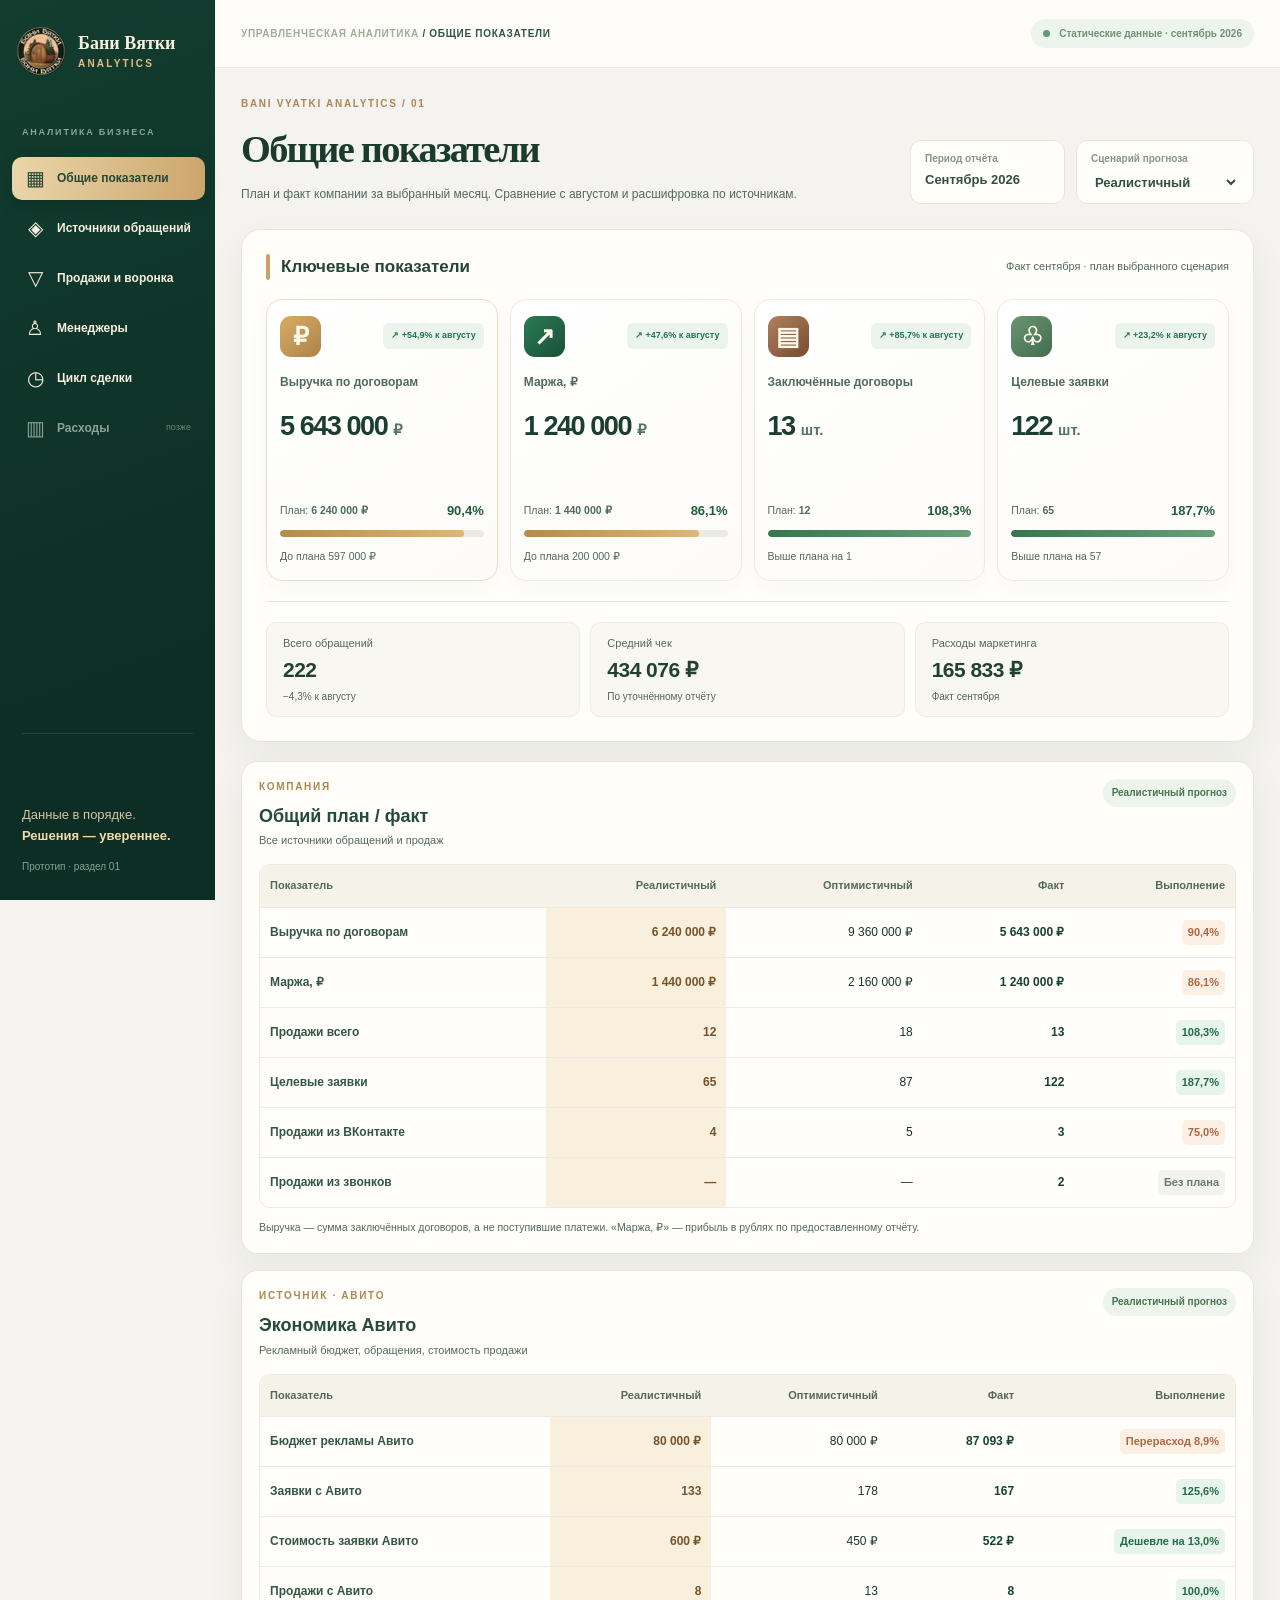
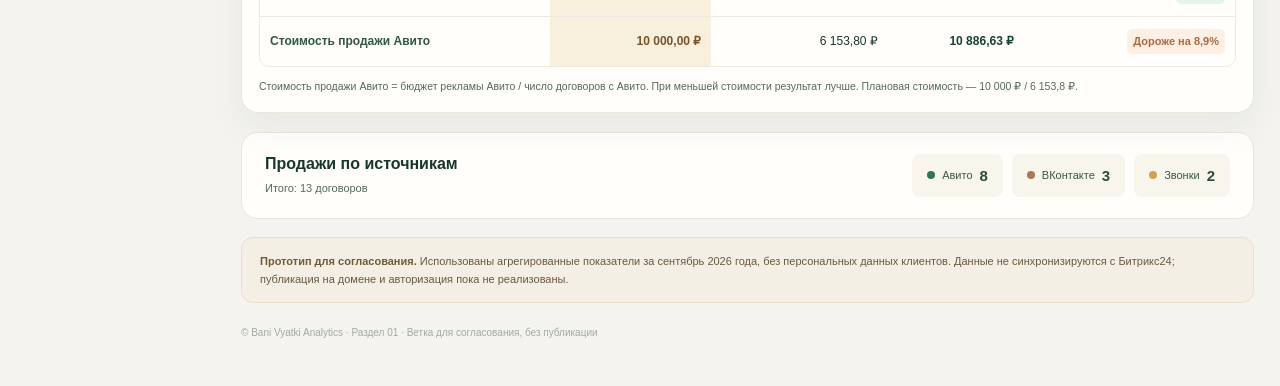
==== commit 15c5a0cc: "a11y(overview): expose scroll help text only when visible" ====
--- a/index.html
+++ b/index.html
@@ -82,14 +82,14 @@
         <article class="detail-panel">
           <div class="panel-top"><div><p class="eyebrow">КОМПАНИЯ</p><h2>Общий план / факт</h2><p>Все источники обращений и продаж</p></div><span class="scenario-pill" data-scenario-label></span></div>
           <div class="table-scroll" role="region" aria-label="Таблица общего плана и факта компании" tabindex="0"><table><thead><tr><th scope="col">Показатель</th><th scope="col">Реалистичный</th><th scope="col">Оптимистичный</th><th scope="col">Факт</th><th scope="col">Выполнение</th></tr></thead><tbody id="company-table"></tbody></table></div>
-          <p class="table-scroll-hint" aria-hidden="true">Горизонтальная прокрутка таблицы для просмотра всех столбцов</p>
+          <p class="table-scroll-hint">Горизонтальная прокрутка таблицы для просмотра всех столбцов</p>
           <div class="plan-card-list" id="company-cards" aria-label="Таблица общего плана и факта компании — мобильная версия"></div>
           <p class="panel-note">Выручка — сумма заключённых договоров, а не поступившие платежи. «Маржа, ₽» — прибыль в рублях по предоставленному отчёту.</p>
         </article>
         <article class="detail-panel">
           <div class="panel-top"><div><p class="eyebrow">ИСТОЧНИК · АВИТО</p><h2>Экономика Авито</h2><p>Рекламный бюджет, обращения, стоимость продажи</p></div><span class="scenario-pill" data-scenario-label></span></div>
           <div class="table-scroll" role="region" aria-label="Таблица плана и факта Авито" tabindex="0"><table><thead><tr><th scope="col">Показатель</th><th scope="col">Реалистичный</th><th scope="col">Оптимистичный</th><th scope="col">Факт</th><th scope="col">Выполнение</th></tr></thead><tbody id="avito-table"></tbody></table></div>
-          <p class="table-scroll-hint" aria-hidden="true">Горизонтальная прокрутка таблицы для просмотра всех столбцов</p>
+          <p class="table-scroll-hint">Горизонтальная прокрутка таблицы для просмотра всех столбцов</p>
           <div class="plan-card-list" id="avito-cards" aria-label="Таблица плана и факта Авито — мобильная версия"></div>
           <p class="panel-note">Стоимость продажи Авито = бюджет рекламы Авито / число договоров с Авито. При меньшей стоимости результат лучше. Плановая стоимость — 10 000 ₽ / 6 153,8 ₽.</p>
         </article>
--- a/overview.css
+++ b/overview.css
@@ -89,6 +89,14 @@
   line-height: 1.65;
 }
 
+/* Two half-width tables cannot display five complete columns at 1440px.
+   Stack them until their side-by-side minimum fits without clipping. */
+@media (min-width: 1141px) and (max-width: 1599px) {
+  #overview .detail-grid {
+    grid-template-columns: minmax(0, 1fr);
+  }
+}
+
 /* Content-first tablet layout: financial blocks stack, labels stay visible. */
 @media (max-width: 1140px) {
   #overview .page-heading {
@@ -112,11 +120,9 @@
   }
 }
 
-/* Tablet tables may scroll inside their own bounded panel. */
-@media (min-width: 601px) and (max-width: 900px) {
-  #overview .table-scroll-hint {
-    display: block;
-  }
+/* This hint is revealed only when JavaScript measures actual table overflow. */
+#overview .table-scroll-hint.is-visible {
+  display: block;
 }
 
 @media (max-width: 720px) {
@@ -164,7 +170,7 @@
     display: block;
     min-width: 0;
     width: 100%;
-    min-height: 40px;
+    min-height: 44px;
     margin-top: 2px;
     padding: 4px 20px 4px 0;
     color: #234b36;
@@ -330,13 +336,15 @@
   #overview .minikpis {
     grid-template-columns: minmax(0, 1fr);
   }
-  #overview .detail-panel .table-scroll {
+  /* Progressive enhancement: no working JS -> retain scrollable table.
+     The card-only layout activates after app.js has rendered both versions. */
+  .bv-overview-ready #overview .detail-panel .table-scroll {
     display: none;
   }
   #overview .table-scroll-hint {
     display: none;
   }
-  #overview .plan-card-list {
+  .bv-overview-ready #overview .plan-card-list {
     display: grid;
     grid-template-columns: minmax(0, 1fr);
     gap: 10px;
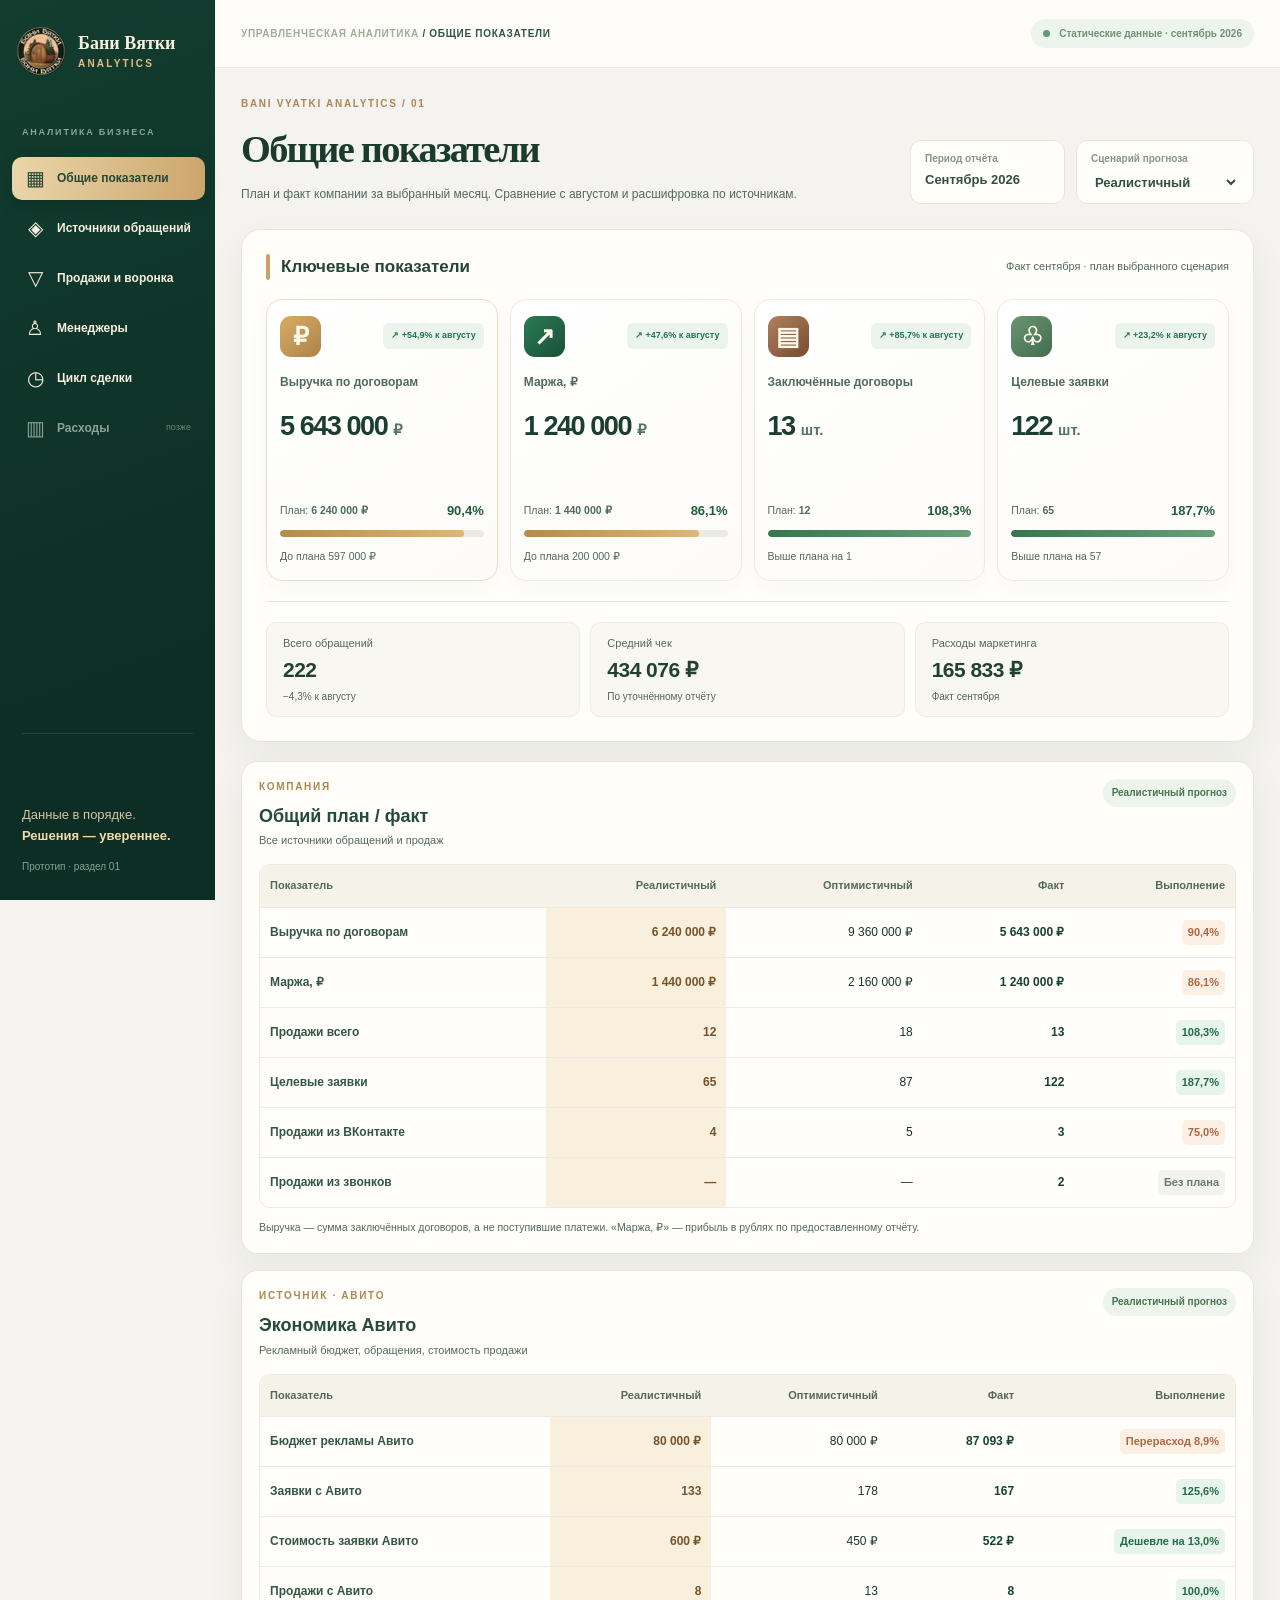
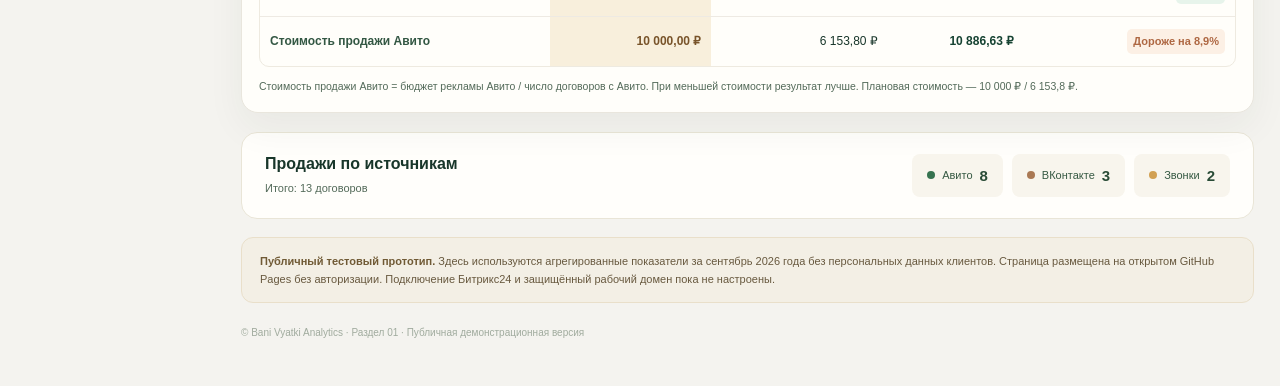
==== commit 44d70444: "docs(overview): accurately disclose public GitHub Pages preview and unfinished authorization" ====
--- a/index.html
+++ b/index.html
@@ -98,8 +98,8 @@
         <div><h2>Продажи по источникам</h2><span>Итого: 13 договоров</span></div>
         <div class="source-pills"><span><i class="dot green-dot"></i> Авито <strong>8</strong></span><span><i class="dot brown-dot"></i> ВКонтакте <strong>3</strong></span><span><i class="dot gold-dot"></i> Звонки <strong>2</strong></span></div>
       </section>
-      <div class="disclaimer"><strong>Прототип для согласования.</strong> Использованы агрегированные показатели за сентябрь 2026 года, без персональных данных клиентов. Данные не синхронизируются с Битрикс24; публикация на домене и авторизация пока не реализованы.</div>
-      <footer>© Bani Vyatki Analytics · Раздел 01 · Ветка для согласования, без публикации</footer>
+      <div class="disclaimer"><strong>Публичный тестовый прототип.</strong> Здесь используются агрегированные показатели за сентябрь 2026 года без персональных данных клиентов. Страница размещена на открытом GitHub Pages без авторизации. Подключение Битрикс24 и защищённый рабочий домен пока не настроены.</div>
+      <footer>© Bani Vyatki Analytics · Раздел 01 · Публичная демонстрационная версия</footer>
     </main>
   </div>
 </div>
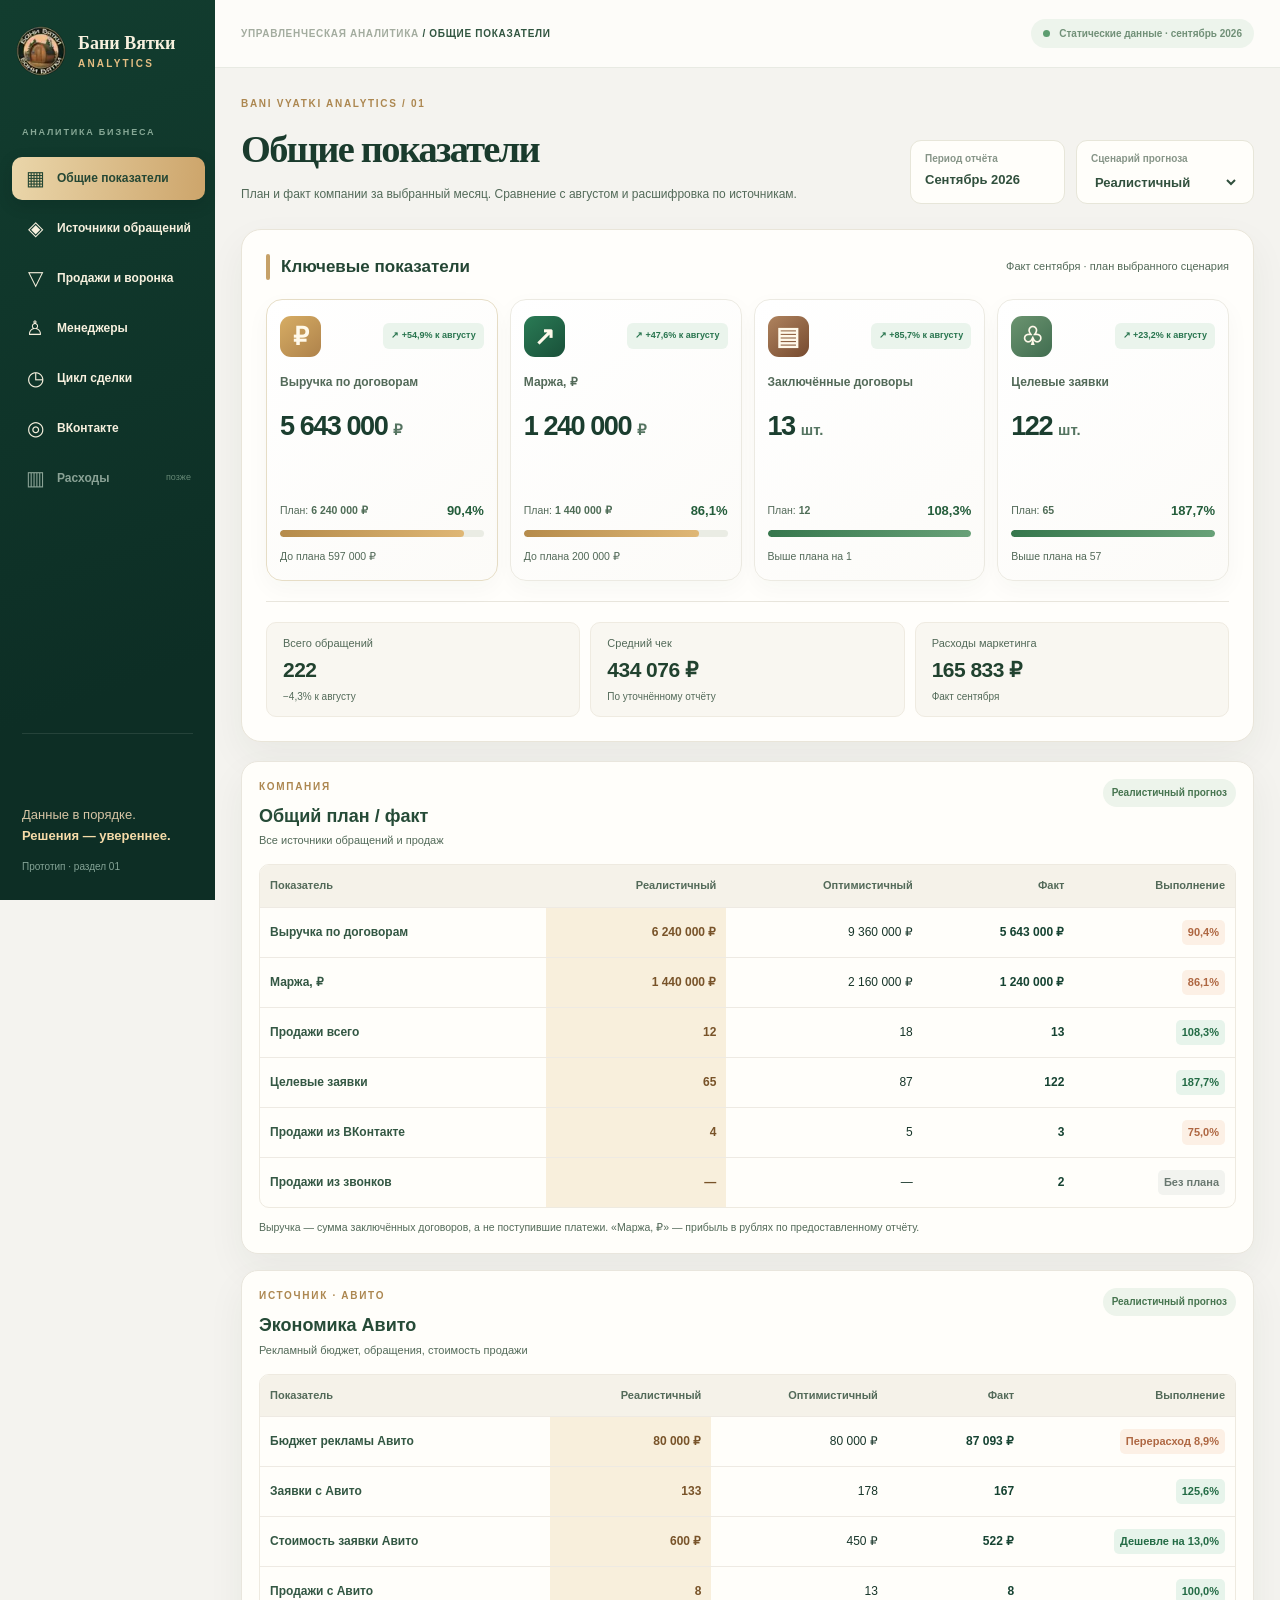
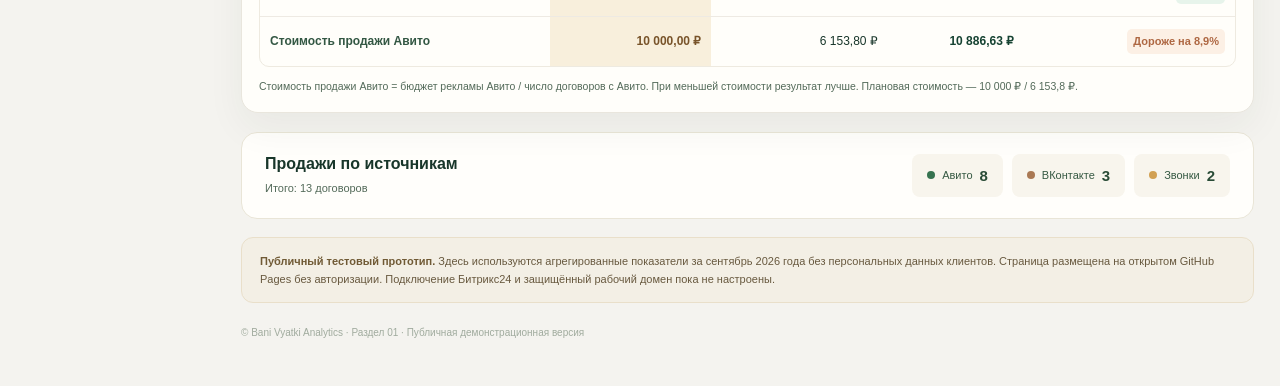
==== commit 99b9211b: "Раздел 06 «ВКонтакте»: итерация 2 — раздел целиком, адаптив и тесты - vk.css без зависимости от sale" ====
--- a/index.html
+++ b/index.html
@@ -33,6 +33,7 @@
       <a class="nav-link" href="./sales.html" aria-label="Продажи и воронка" data-bv-label="Продажи и воронка"><span class="nav-icon" aria-hidden="true">▽</span><span class="bv-nav-label">Продажи и воронка</span></a>
       <a class="nav-link" href="./managers.html" aria-label="Менеджеры" data-bv-label="Менеджеры"><span class="nav-icon" aria-hidden="true">♙</span><span class="bv-nav-label">Менеджеры</span></a>
       <a class="nav-link" href="./cycle.html" aria-label="Цикл сделки" data-bv-label="Цикл сделки"><span class="nav-icon" aria-hidden="true">◷</span><span class="bv-nav-label">Цикл сделки</span></a>
+      <a class="nav-link" href="./vk.html" aria-label="ВКонтакте" data-bv-label="ВКонтакте"><span class="nav-icon" aria-hidden="true">◎</span><span class="bv-nav-label">ВКонтакте</span></a>
       <span class="nav-link pending" data-bv-label="Расходы · позже" aria-label="Раздел «Расходы» пока не готов"><span class="nav-icon" aria-hidden="true">▥</span><span class="bv-nav-label">Расходы</span> <i>позже</i></span>
     </nav>
     <div class="sidebar-bottom">Данные в порядке.<br><strong>Решения — увереннее.</strong><small>Прототип · раздел 01</small></div>
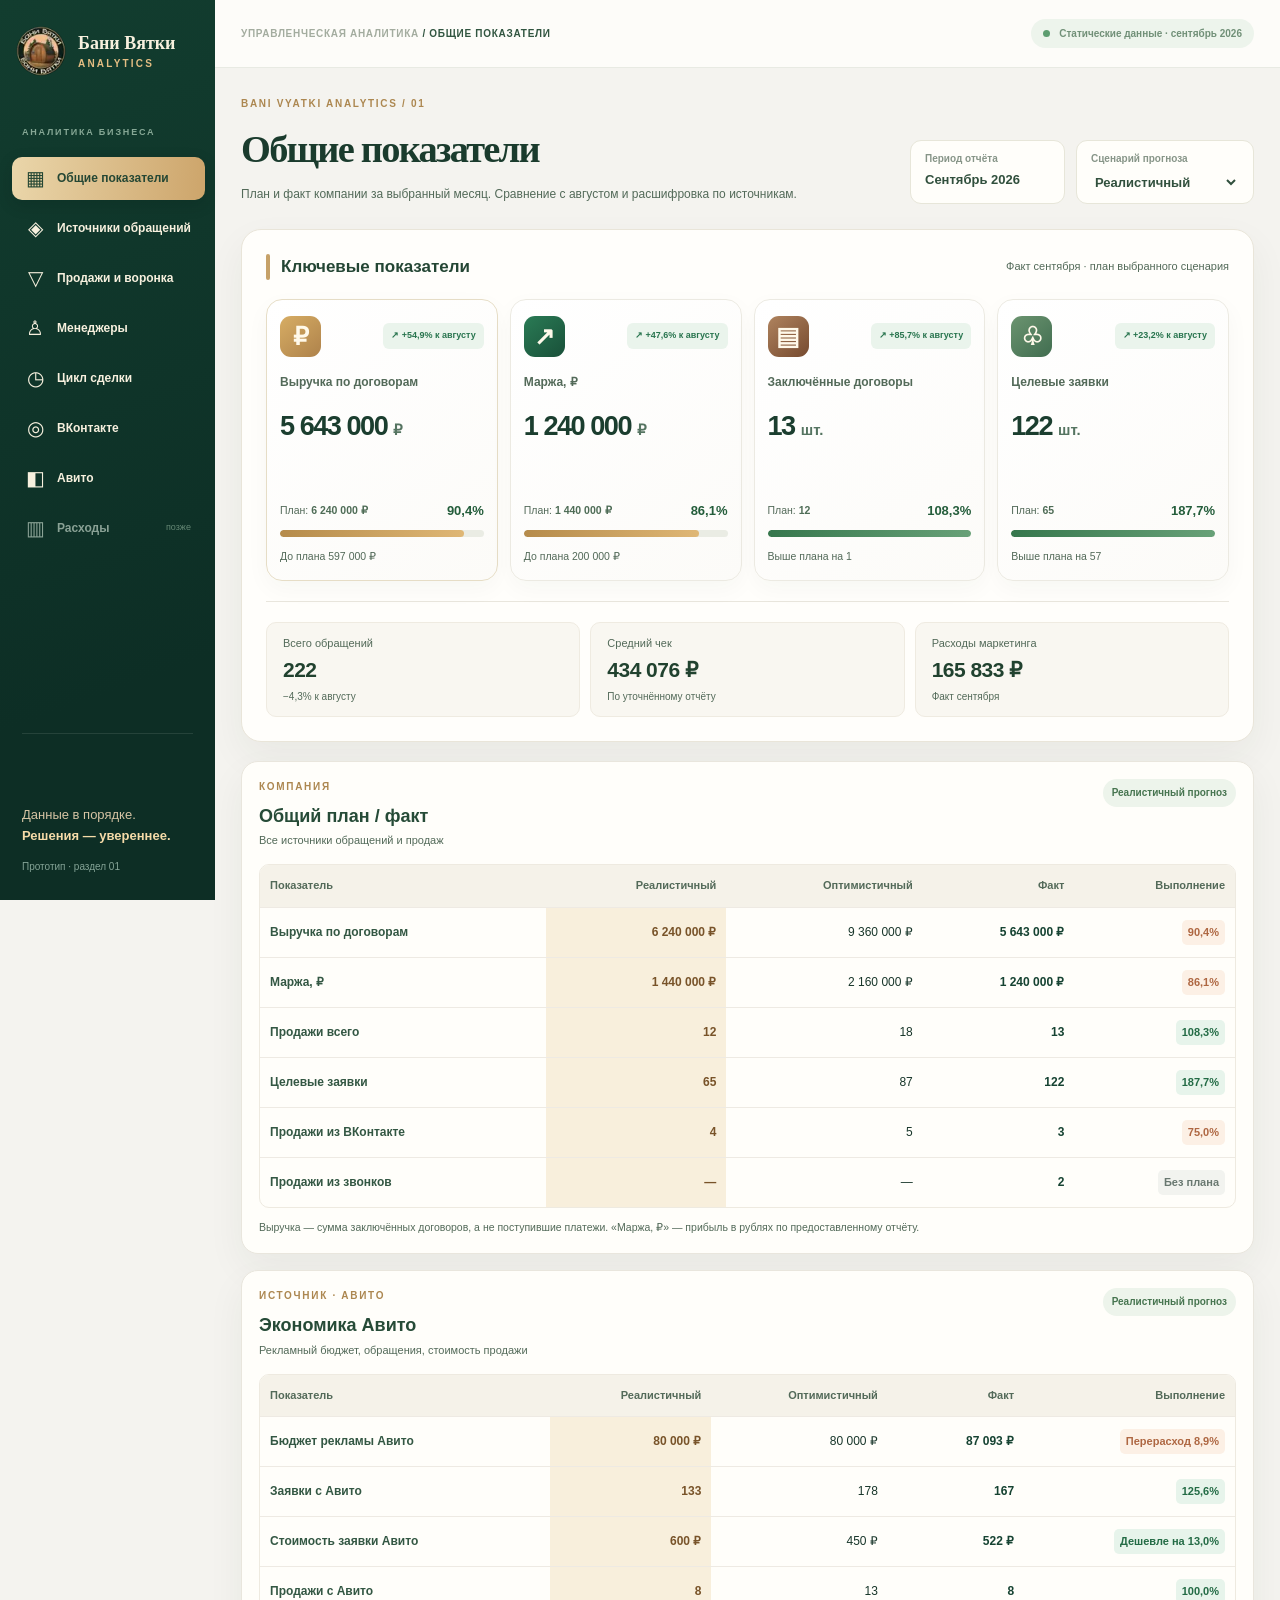
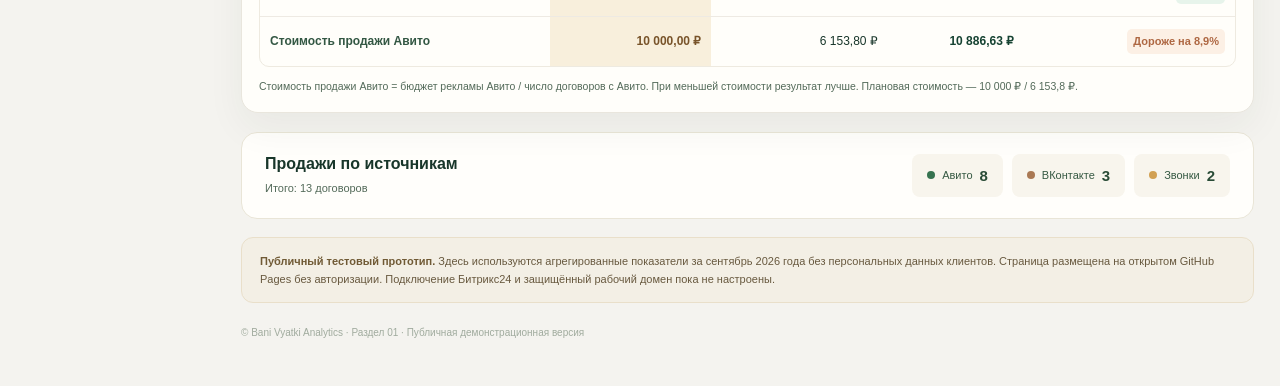
==== commit 8aa52f0e: "Раздел 07 «Авито: объявления»: статистика Avito Pro по дням и объявлениям Отдельный раздел, в общие " ====
--- a/index.html
+++ b/index.html
@@ -34,6 +34,7 @@
       <a class="nav-link" href="./managers.html" aria-label="Менеджеры" data-bv-label="Менеджеры"><span class="nav-icon" aria-hidden="true">♙</span><span class="bv-nav-label">Менеджеры</span></a>
       <a class="nav-link" href="./cycle.html" aria-label="Цикл сделки" data-bv-label="Цикл сделки"><span class="nav-icon" aria-hidden="true">◷</span><span class="bv-nav-label">Цикл сделки</span></a>
       <a class="nav-link" href="./vk.html" aria-label="ВКонтакте" data-bv-label="ВКонтакте"><span class="nav-icon" aria-hidden="true">◎</span><span class="bv-nav-label">ВКонтакте</span></a>
+      <a class="nav-link" href="./avito.html" aria-label="Авито: объявления" data-bv-label="Авито: объявления"><span class="nav-icon" aria-hidden="true">◧</span><span class="bv-nav-label">Авито</span></a>
       <span class="nav-link pending" data-bv-label="Расходы · позже" aria-label="Раздел «Расходы» пока не готов"><span class="nav-icon" aria-hidden="true">▥</span><span class="bv-nav-label">Расходы</span> <i>позже</i></span>
     </nav>
     <div class="sidebar-bottom">Данные в порядке.<br><strong>Решения — увереннее.</strong><small>Прототип · раздел 01</small></div>
